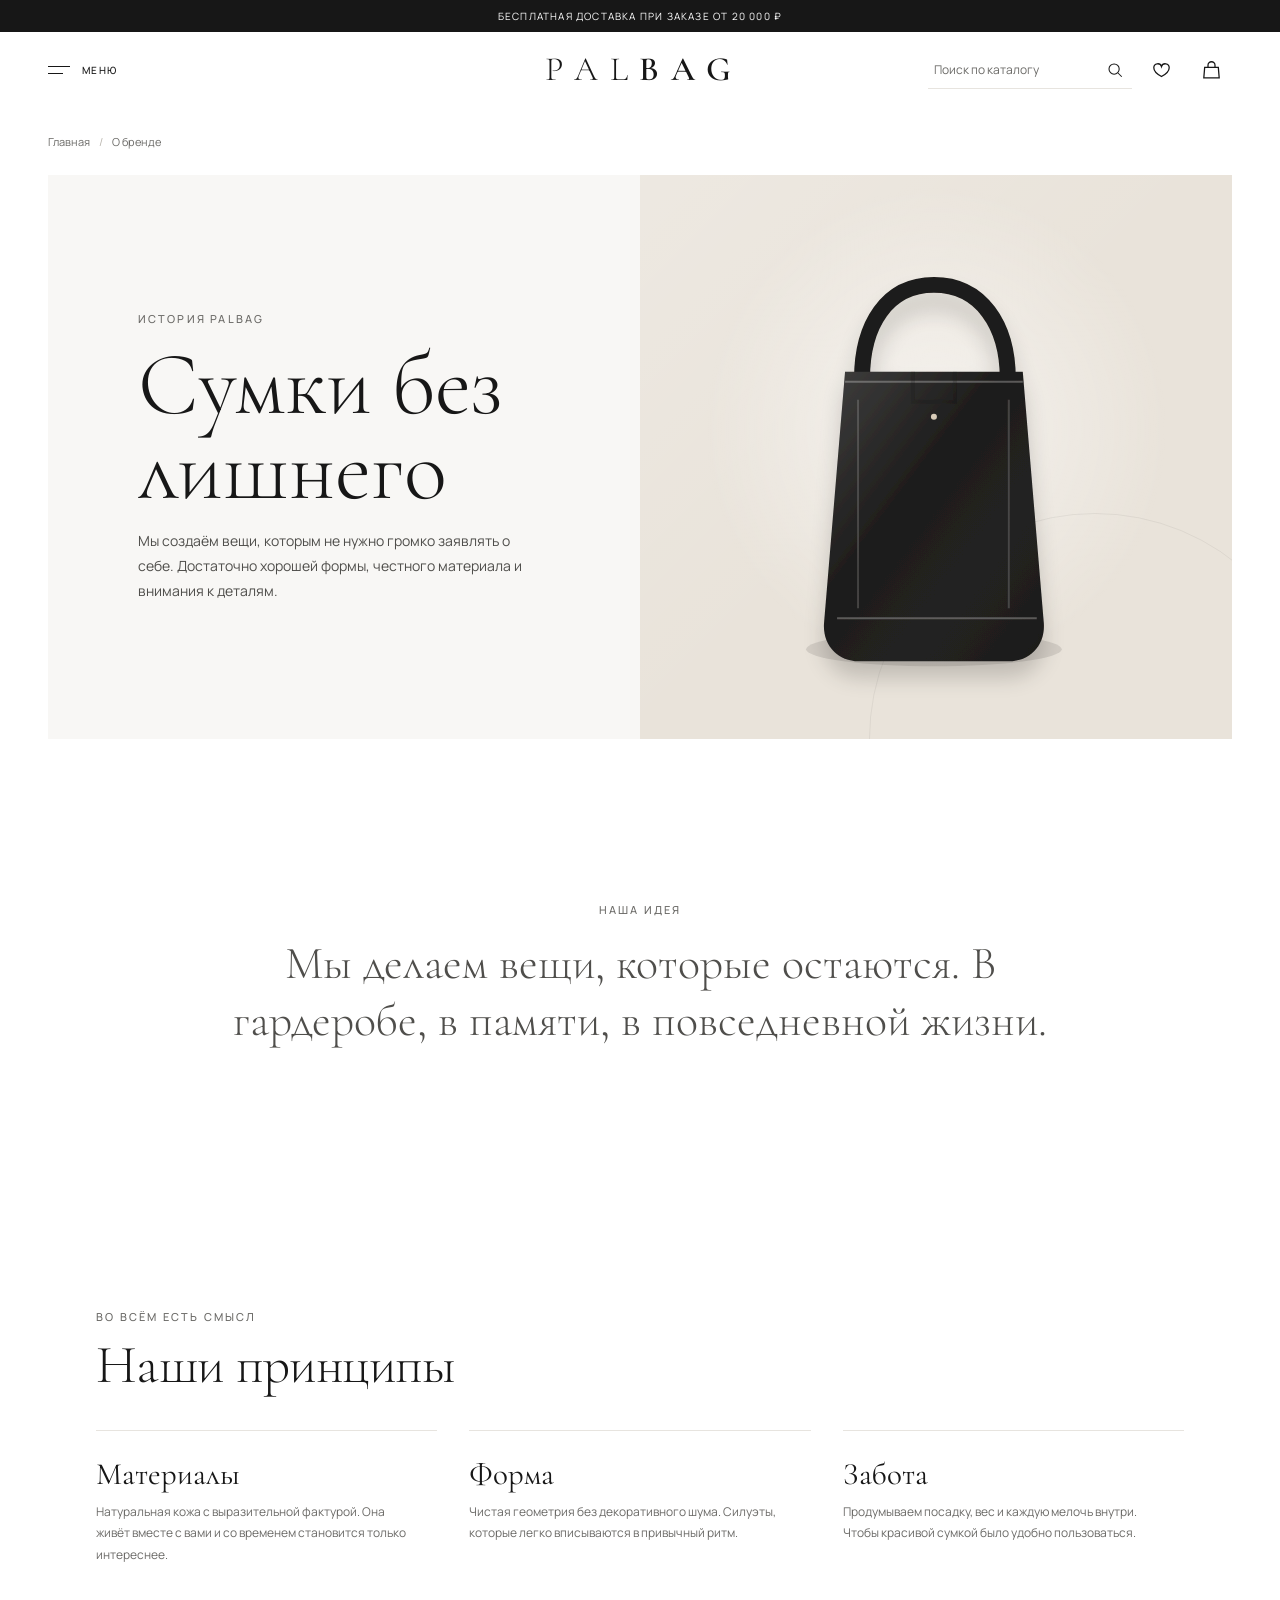
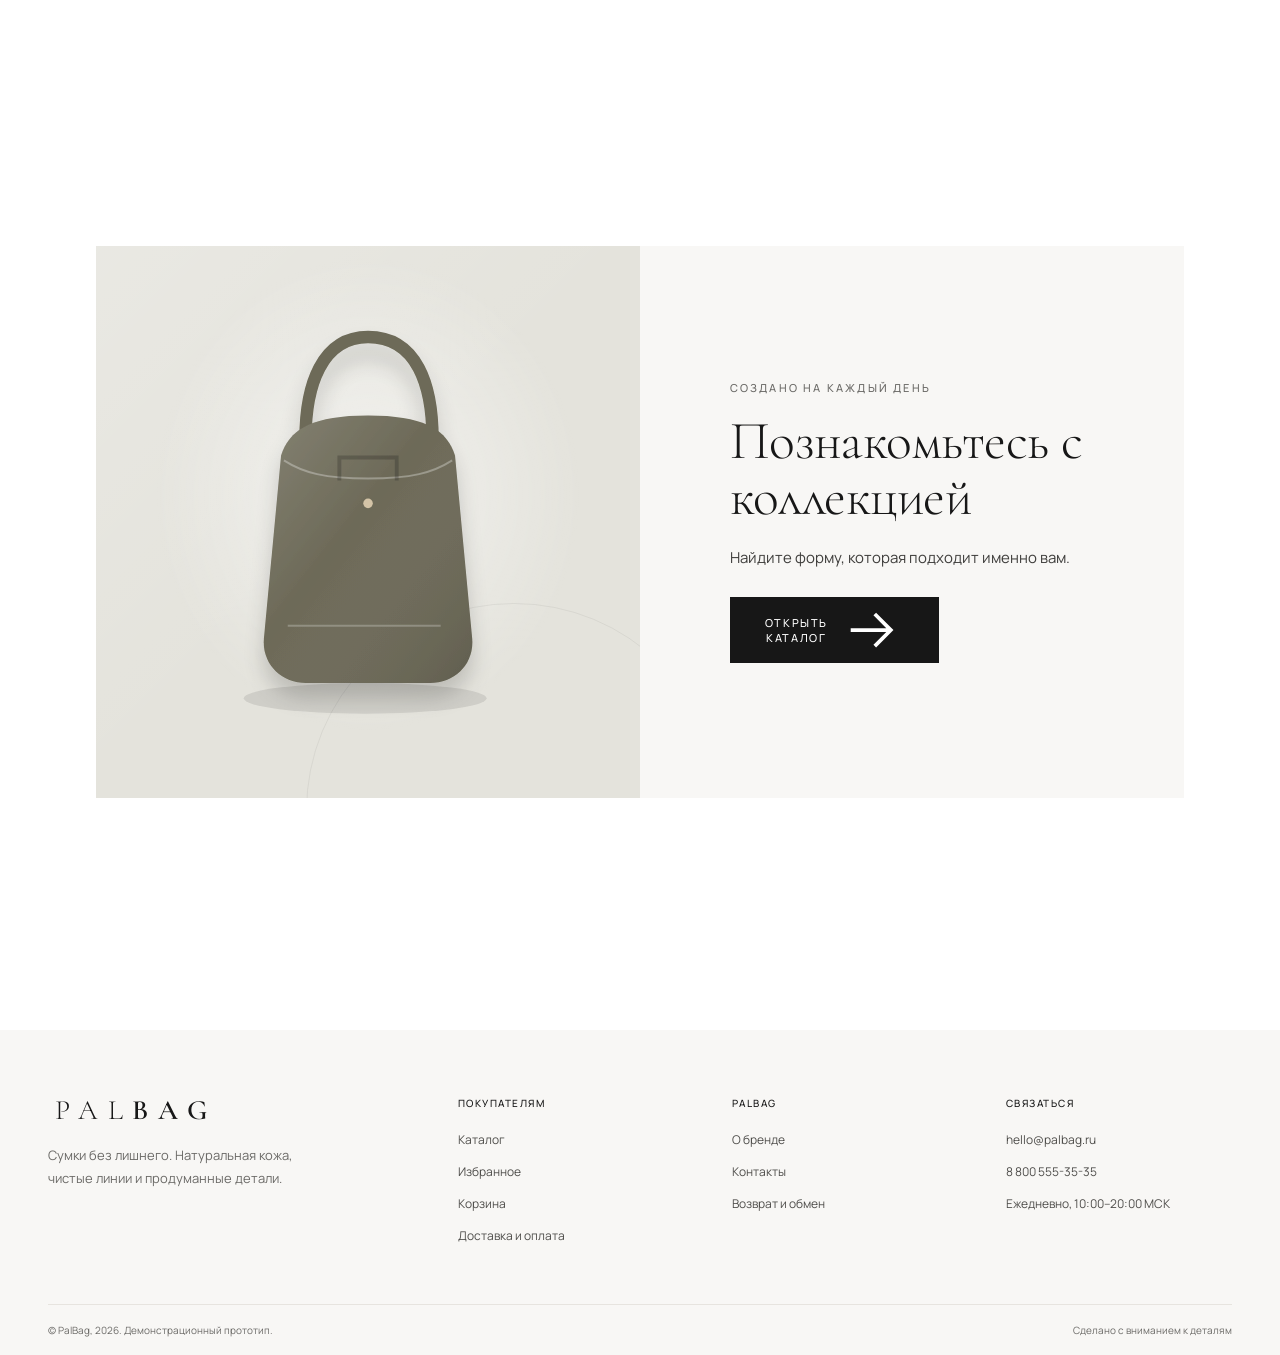
==== about.html @ a99d56c4 "Initial commit - PalBag website" ====
<!doctype html>
<html lang="ru">
  <head>
    <meta charset="utf-8">
    <meta name="viewport" content="width=device-width, initial-scale=1">
    <meta name="theme-color" content="#ffffff">
    <meta name="description" content="История и принципы бренда PalBag.">
    <title>О бренде — PalBag</title>
    <link rel="preconnect" href="https://fonts.googleapis.com">
    <link rel="preconnect" href="https://fonts.gstatic.com" crossorigin>
    <link href="https://fonts.googleapis.com/css2?family=Cormorant+Garamond:wght@300;400;500;600&family=Manrope:wght@300;400;500;600&display=swap" rel="stylesheet">
    <link rel="stylesheet" href="css/site.css">
    <script defer src="js/products.js"></script>
    <script defer src="js/app.js"></script>
  </head>
  <body data-page="about">
    <header id="site-header"></header>
    <main id="main-content"></main>
    <footer id="site-footer"></footer>
    <div id="overlay-root"></div>
    <div id="toast" class="toast" role="status" aria-live="polite"></div>
  </body>
</html>
---- css/site.css ----
:root {
  color-scheme: light;
  --ink: #171717;
  --mute: #6b6a67;
  --line: #e7e4df;
  --milk: #f8f7f5;
  --field: #8f8b84;
  --success: #3f7d58;
  --error: #a3352b;
  --serif: "Cormorant Garamond", "Times New Roman", serif;
  --sans: "Manrope", system-ui, -apple-system, sans-serif;
  --wrap: 1344px;
  --gutter: 48px;
  --ease: cubic-bezier(.22, .61, .36, 1);
}

* { box-sizing: border-box; }
html { scroll-behavior: smooth; }
body {
  margin: 0;
  color: var(--ink);
  background: #fff;
  font-family: var(--sans);
  font-size: 14px;
  -webkit-font-smoothing: antialiased;
}
body.is-locked { overflow: hidden; }
img, svg { display: block; }
button, input, select, textarea { font: inherit; }
button, a, select { -webkit-tap-highlight-color: transparent; }
button { color: inherit; }
a { color: inherit; text-decoration: none; }
button:focus-visible, a:focus-visible, input:focus-visible, select:focus-visible, textarea:focus-visible {
  outline: 2px solid var(--ink);
  outline-offset: 4px;
}
::selection { color: #fff; background: var(--ink); }

.wrap { width: min(100% - var(--gutter) * 2, var(--wrap)); margin-inline: auto; }
.eyebrow {
  color: var(--mute);
  font-size: 11px;
  font-weight: 500;
  letter-spacing: .2em;
  line-height: 1.5;
  text-transform: uppercase;
}
.serif { font-family: var(--serif); font-weight: 300; }
.display {
  margin: 0;
  font-family: var(--serif);
  font-size: clamp(56px, 7vw, 96px);
  font-weight: 300;
  letter-spacing: -.015em;
  line-height: .96;
}
.page-title {
  margin: 0;
  font-family: var(--serif);
  font-size: clamp(48px, 6vw, 80px);
  font-weight: 300;
  letter-spacing: -.012em;
  line-height: .98;
}
.section-title {
  margin: 0;
  font-family: var(--serif);
  font-size: clamp(38px, 4.2vw, 56px);
  font-weight: 300;
  letter-spacing: -.01em;
  line-height: 1.05;
}
.lead { max-width: 580px; color: #3f3e3c; font-size: 15px; line-height: 1.8; }
.muted { color: var(--mute); }
.section { padding-block: 160px; }
.section--compact { padding-block: 96px; }
.section-head { display: flex; align-items: end; justify-content: space-between; gap: 24px; margin-bottom: 36px; }
.section-head__copy { display: grid; gap: 12px; }
.text-link {
  display: inline-flex;
  align-items: center;
  gap: 10px;
  width: fit-content;
  padding-bottom: 5px;
  border-bottom: 1px solid currentColor;
  font-size: 11px;
  font-weight: 500;
  letter-spacing: .14em;
  text-transform: uppercase;
  transition: opacity .4s ease;
}
.text-link:hover { opacity: .58; }
.text-link svg { width: 15px; height: 15px; }
.button svg, .text-link svg, .newsletter-form button svg { fill: none; stroke: currentColor; stroke-width: 1.4; }

.button {
  display: inline-flex;
  min-height: 54px;
  align-items: center;
  justify-content: center;
  gap: 12px;
  padding: 0 34px;
  border: 1px solid var(--ink);
  background: var(--ink);
  color: #fff;
  cursor: pointer;
  font-size: 11px;
  font-weight: 500;
  letter-spacing: .15em;
  text-align: center;
  text-transform: uppercase;
  transition: color .45s ease, background .45s ease, border-color .45s ease;
}
.button:hover { background: #fff; color: var(--ink); }
.button:disabled { cursor: not-allowed; opacity: .5; }
.button--light { border-color: #fff; background: #fff; color: var(--ink); }
.button--light:hover { background: transparent; color: #fff; }
.button--outline { background: transparent; color: var(--ink); }
.button--outline:hover { background: var(--ink); color: #fff; }
.button--small { min-height: 44px; padding-inline: 20px; font-size: 10px; }
.icon-button {
  position: relative;
  display: inline-grid;
  width: 42px;
  height: 42px;
  flex: 0 0 auto;
  place-items: center;
  padding: 0;
  border: 0;
  background: transparent;
  cursor: pointer;
}
.icon-button svg { width: 21px; height: 21px; fill: none; stroke: currentColor; stroke-width: 1.45; }
.icon-button:hover { opacity: .58; }
.icon-button.is-active svg { fill: var(--ink); }
.icon-button.is-active svg path, .icon-button.is-active svg circle { stroke: var(--ink); }
.count-badge {
  position: absolute;
  top: 2px;
  right: 0;
  display: grid;
  min-width: 17px;
  height: 17px;
  place-items: center;
  padding-inline: 4px;
  border-radius: 50%;
  background: var(--ink);
  color: #fff;
  font-size: 9px;
  line-height: 1;
}
.count-badge[hidden] { display: none; }

/* Shared header, menu and footer */
.announcement {
  display: flex;
  min-height: 32px;
  align-items: center;
  justify-content: center;
  padding: 6px 16px;
  background: var(--ink);
  color: #fff;
  font-size: 10px;
  letter-spacing: .12em;
  text-align: center;
  text-transform: uppercase;
}
.site-header { position: sticky; z-index: 20; top: 0; background: #fff; transition: box-shadow .4s ease; }
.site-header.is-scrolled { box-shadow: 0 1px 0 var(--line); }
.header-main {
  display: grid;
  width: min(100% - var(--gutter) * 2, var(--wrap));
  min-height: 76px;
  grid-template-columns: 1fr auto 1fr;
  align-items: center;
  margin-inline: auto;
  transition: min-height .4s ease;
}
.site-header.is-scrolled .header-main { min-height: 62px; }
.header-left, .header-actions { display: flex; align-items: center; gap: 8px; }
.header-left { justify-self: start; }
.header-actions { justify-self: end; }
.brand {
  display: inline-flex;
  align-items: baseline;
  padding-left: .24em;
  font-family: var(--serif);
  font-size: 34px;
  font-weight: 300;
  letter-spacing: .34em;
  line-height: 1;
  white-space: nowrap;
}
.brand strong { font-weight: 600; }
.brand--small { font-size: 28px; }
.menu-trigger { display: flex; gap: 12px; align-items: center; padding: 10px 0; border: 0; background: transparent; cursor: pointer; }
.menu-trigger__lines { display: grid; gap: 6px; width: 22px; }
.menu-trigger__lines span { height: 1px; background: currentColor; transition: transform .45s var(--ease), width .45s var(--ease); }
.menu-trigger__lines span:last-child { width: 15px; }
.menu-trigger[aria-expanded="true"] .menu-trigger__lines span:first-child { transform: translateY(3.5px) rotate(45deg); }
.menu-trigger[aria-expanded="true"] .menu-trigger__lines span:last-child { width: 22px; transform: translateY(-3.5px) rotate(-45deg); }
.menu-trigger__label { font-size: 10px; font-weight: 500; letter-spacing: .14em; text-transform: uppercase; }
.header-search { position: relative; }
.search-field { display: flex; align-items: center; border-bottom: 1px solid var(--line); }
.search-field input { width: 170px; height: 36px; padding: 0 6px; border: 0; background: transparent; outline: 0; font-size: 12px; }
.search-field input::placeholder { color: var(--mute); }
.search-field button { display: grid; width: 34px; height: 34px; place-items: center; border: 0; background: transparent; cursor: pointer; }
.search-field svg { width: 18px; height: 18px; fill: none; stroke: currentColor; stroke-width: 1.4; }
.header-desktop-search { display: block; }
.header-mobile-search { display: none; }
.header-menu {
  position: fixed;
  z-index: 22;
  inset: 0;
  display: grid;
  grid-template-columns: minmax(320px, .85fr) 1.15fr;
  visibility: hidden;
  background: #fff;
  opacity: 0;
  transition: opacity .55s ease, visibility .55s;
}
.header-menu.is-open { visibility: visible; opacity: 1; }
.menu-main { display: flex; flex-direction: column; justify-content: center; padding: 70px max(56px, calc((100vw - var(--wrap)) / 2)); }
.menu-close { position: absolute; top: 28px; left: max(42px, calc((100vw - var(--wrap)) / 2)); }
.menu-links { display: grid; gap: 8px; margin-top: 40px; }
.menu-links a {
  width: fit-content;
  font-family: var(--serif);
  font-size: clamp(38px, 5vw, 64px);
  font-weight: 300;
  line-height: 1.05;
  opacity: 0;
  transform: translateY(18px);
  transition: opacity .4s ease, transform .55s var(--ease);
}
.header-menu.is-open .menu-links a { opacity: 1; transform: none; }
.header-menu.is-open .menu-links a:nth-child(2) { transition-delay: .06s; }
.header-menu.is-open .menu-links a:nth-child(3) { transition-delay: .12s; }
.header-menu.is-open .menu-links a:nth-child(4) { transition-delay: .18s; }
.header-menu.is-open .menu-links a:nth-child(5) { transition-delay: .24s; }
.menu-links a:hover { color: var(--mute); }
.menu-aside { position: relative; display: flex; align-items: end; padding: 64px; overflow: hidden; background: #e9e3da; }
.menu-aside__art { position: absolute; inset: 0; display: grid; place-items: center; }
.menu-aside__art .bag-art { width: 75%; height: 90%; }
.menu-aside__copy { position: relative; z-index: 1; max-width: 320px; }
.menu-aside__copy p { margin: 10px 0 20px; font-family: var(--serif); font-size: 34px; line-height: 1.1; }
.footer { margin-top: 72px; background: var(--milk); }
.footer-top { display: grid; grid-template-columns: 1.6fr repeat(3, 1fr); gap: 48px; padding-block: 66px 58px; }
.footer-brand p { max-width: 260px; margin: 20px 0 0; color: var(--mute); font-size: 13px; line-height: 1.75; }
.footer-column { display: flex; flex-direction: column; align-items: start; gap: 13px; }
.footer-column h2 { margin: 0 0 7px; font-size: 10px; font-weight: 500; letter-spacing: .15em; text-transform: uppercase; }
.footer-column a, .footer-column span { color: #4f4e4b; font-size: 12px; line-height: 1.6; transition: color .3s ease; }
.footer-column a:hover { color: var(--ink); }
.footer-bottom { display: flex; justify-content: space-between; gap: 20px; padding-block: 18px; border-top: 1px solid var(--line); color: var(--mute); font-size: 10px; }

/* Product artwork and cards */
.bag-art { width: 100%; height: 100%; color: var(--bag-color, #1c1b1a); }
.bag-art use { width: 100%; height: 100%; }
.bag-scene { position: relative; display: grid; min-width: 0; place-items: center; overflow: hidden; background: var(--bag-bg, #efebe5); }
.bag-scene::before, .bag-scene::after { position: absolute; content: ""; pointer-events: none; }
.bag-scene::before {
  inset: 0;
  background: radial-gradient(ellipse at 50% 45%, rgba(255,255,255,.55), transparent 55%), linear-gradient(135deg, rgba(255,255,255,.2), transparent 50%);
}
.bag-scene::after {
  right: -15%;
  bottom: -40%;
  width: 76%;
  aspect-ratio: 1;
  border: 1px solid rgba(23,23,23,.06);
  border-radius: 50%;
}
.bag-scene .bag-art { position: relative; z-index: 1; width: 82%; height: 90%; transition: opacity .7s ease, transform .8s var(--ease); }
.bag-scene:hover .bag-art { transform: translateY(-3px); }
.product-card { min-width: 0; }
.product-card__visual { position: relative; display: block; aspect-ratio: 4 / 5; overflow: hidden; background: var(--bag-bg, var(--milk)); }
.product-card__visual .bag-scene { width: 100%; height: 100%; }
.product-card__visual .bag-art { width: 86%; height: 92%; }
.product-card__badge { position: absolute; z-index: 2; top: 16px; left: 16px; padding: 8px 10px; background: rgba(255,255,255,.78); font-size: 9px; letter-spacing: .12em; text-transform: uppercase; }
.product-card__favorite { position: absolute; z-index: 2; top: 10px; right: 10px; background: rgba(255,255,255,.82); }
.product-card__info { display: grid; grid-template-columns: 1fr auto; gap: 8px 12px; padding-top: 15px; }
.product-card__name { width: fit-content; font-size: 13px; font-weight: 400; }
.product-card__name:hover { text-decoration: underline; text-underline-offset: 4px; }
.product-card__price { white-space: nowrap; font-size: 13px; }
.product-card__meta { display: flex; align-items: center; gap: 8px; }
.product-card__swatches { display: flex; align-items: center; gap: 6px; }
.swatch {
  display: inline-block;
  width: 13px;
  height: 13px;
  flex: 0 0 auto;
  padding: 0;
  border: 1px solid rgba(23,23,23,.18);
  border-radius: 50%;
  background: var(--swatch);
}
.swatch--large { width: 27px; height: 27px; cursor: pointer; }
.swatch--selected { outline: 1px solid var(--ink); outline-offset: 3px; }
.product-card__note { grid-column: 1 / -1; color: var(--mute); font-size: 11px; }
.product-grid { display: grid; grid-template-columns: repeat(4, minmax(0, 1fr)); gap: 46px 24px; }
.category-grid { display: grid; grid-template-columns: repeat(4, minmax(0, 1fr)); gap: 16px; }
.category-tile { position: relative; display: block; aspect-ratio: 4 / 5; overflow: hidden; background: var(--tile-bg, #efebe5); }
.category-tile .bag-art { position: absolute; inset: 5% 7%; width: 86%; height: 90%; transition: transform .8s var(--ease); }
.category-tile:hover .bag-art { transform: translateY(-5px); }
.category-tile__label { position: absolute; z-index: 1; right: 18px; bottom: 17px; left: 18px; display: flex; align-items: center; justify-content: space-between; font-family: var(--serif); font-size: 27px; }
.category-tile__label span:last-child { font-family: var(--sans); font-size: 12px; }
.sale-price { color: var(--mute); font-size: 11px; text-decoration: line-through; }

/* Home page */
.hero { position: relative; width: min(100% - var(--gutter) * 2, var(--wrap)); margin: 0 auto; overflow: hidden; background: var(--milk); }
.hero-track { position: relative; height: min(660px, 55vw); min-height: 520px; }
.hero-slide { position: absolute; inset: 0; display: grid; min-height: 0; grid-template-columns: .78fr 1.22fr; opacity: 0; transition: opacity 1.2s ease; }
.hero-slide:first-child { position: relative; }
.hero-slide.is-active { opacity: 1; }
.hero-copy { z-index: 1; display: flex; flex-direction: column; align-items: start; justify-content: center; padding: 70px clamp(36px, 5vw, 78px); }
.hero-copy .display { max-width: 490px; margin-block: 18px 22px; }
.hero-copy .lead { max-width: 360px; margin: 0 0 32px; }
.hero-art { min-height: 100%; }
.hero-art .bag-scene { height: 100%; min-height: 500px; }
.hero-art .bag-scene .bag-art { width: 79%; height: 92%; }
.hero-controls { position: absolute; z-index: 2; right: 46px; bottom: 28px; left: calc(39% + 28px); display: flex; align-items: center; justify-content: space-between; pointer-events: none; }
.hero-arrows, .hero-progress { display: flex; align-items: center; gap: 10px; pointer-events: auto; }
.hero-arrow { display: grid; width: 36px; height: 36px; place-items: center; border: 1px solid rgba(23,23,23,.36); border-radius: 50%; background: transparent; cursor: pointer; transition: background .3s ease,color .3s ease; }
.hero-arrow:hover { background: var(--ink); color: #fff; }
.hero-arrow svg { width: 16px; height: 16px; fill: none; stroke: currentColor; stroke-width: 1.4; }
.hero-progress button { width: 40px; height: 20px; padding: 0; border: 0; background: transparent; cursor: pointer; }
.hero-progress span { display: block; height: 2px; background: #b9b5ad; transition: background .4s ease; }
.hero-progress button[aria-current="true"] span { background: var(--ink); }
.hero-counter { color: var(--mute); font-size: 10px; letter-spacing: .1em; }
.promise-strip { display: grid; grid-template-columns: repeat(4, 1fr); margin-top: 26px; border-block: 1px solid var(--line); }
.promise { display: flex; min-height: 108px; align-items: center; gap: 15px; padding: 20px 24px; border-right: 1px solid var(--line); }
.promise:last-child { border-right: 0; }
.promise svg { width: 22px; height: 22px; flex: 0 0 auto; fill: none; stroke: var(--ink); stroke-width: 1.2; }
.promise strong { display: block; margin-bottom: 5px; font-size: 10px; font-weight: 500; letter-spacing: .12em; text-transform: uppercase; }
.promise span { color: var(--mute); font-size: 11px; line-height: 1.5; }
.story-band { display: grid; grid-template-columns: 1fr 1fr; min-height: 470px; background: var(--milk); }
.story-band__art .bag-scene { height: 100%; min-height: 470px; }
.story-band__copy { display: flex; flex-direction: column; align-items: start; justify-content: center; padding: 60px clamp(34px, 7vw, 108px); }
.story-band__copy .section-title { max-width: 470px; margin-block: 16px 18px; }
.story-band__copy .lead { margin: 0 0 26px; }
.quote-card { min-height: 230px; padding: 28px; border: 1px solid var(--line); }
.reviews-grid { display: grid; grid-template-columns: repeat(3, minmax(0, 1fr)); gap: 16px; }
.quote-card blockquote { max-width: 340px; margin: 22px 0 18px; font-family: var(--serif); font-size: 29px; font-weight: 300; line-height: 1.15; }
.quote-card cite { color: var(--mute); font-size: 11px; font-style: normal; }
.quote-stars { color: #8a5a3c; font-size: 12px; letter-spacing: .16em; }
.newsletter { display: flex; align-items: center; justify-content: space-between; gap: 38px; padding: 52px 60px; background: var(--ink); color: #fff; }
.newsletter h2 { max-width: 430px; margin: 8px 0 0; font-family: var(--serif); font-size: 42px; font-weight: 300; line-height: 1.08; }
.newsletter .eyebrow { color: #c9c6c0; }
.newsletter-form { display: flex; width: min(100%, 430px); border-bottom: 1px solid rgba(255,255,255,.55); }
.newsletter-form input { width: 100%; height: 50px; border: 0; background: transparent; color: #fff; outline: 0; }
.newsletter-form input::placeholder { color: #c9c6c0; }
.newsletter-form button { display: flex; align-items: center; gap: 10px; border: 0; background: transparent; color: #fff; cursor: pointer; font-size: 10px; letter-spacing: .12em; text-transform: uppercase; }
.newsletter-form button svg { width: 15px; height: 15px; fill: none; stroke: currentColor; stroke-width: 1.4; }
.mobile-search-panel { padding: 5px 0 15px; }
.mobile-search-panel .search-field { max-width: var(--wrap); }

/* Catalog, forms and filters */
.breadcrumb { display: flex; flex-wrap: wrap; gap: 9px; align-items: center; margin: 26px 0; color: var(--mute); font-size: 11px; }
.breadcrumb a:hover { color: var(--ink); }
.breadcrumb span[aria-hidden="true"] { color: #b9b5ad; }
.catalog-intro { display: flex; align-items: end; justify-content: space-between; gap: 32px; padding-block: 30px 45px; border-bottom: 1px solid var(--line); }
.catalog-intro__copy { display: grid; gap: 13px; }
.catalog-intro__copy .lead { margin: 0; }
.catalog-layout { display: grid; grid-template-columns: 240px minmax(0, 1fr); gap: 34px; padding-top: 28px; }
.filters { align-self: start; }
.filter-group { padding-block: 19px; border-bottom: 1px solid var(--line); }
.filter-group:first-child { padding-top: 0; }
.filter-group summary { display: flex; align-items: center; justify-content: space-between; cursor: pointer; font-size: 11px; font-weight: 500; letter-spacing: .12em; list-style: none; text-transform: uppercase; }
.filter-group summary::-webkit-details-marker { display: none; }
.filter-group summary::after { content: "+"; color: var(--mute); font-size: 17px; font-weight: 300; }
.filter-group[open] summary::after { content: "−"; }
.filter-options { display: grid; gap: 13px; padding-top: 18px; }
.filter-check { display: flex; align-items: center; gap: 10px; color: #4f4e4b; cursor: pointer; font-size: 12px; }
.filter-check input { width: 15px; height: 15px; accent-color: var(--ink); }
.filter-color-list { display: flex; flex-wrap: wrap; gap: 12px; padding: 4px 2px; }
.filter-color { display: inline-grid; width: 22px; height: 22px; place-items: center; padding: 0; border: 1px solid rgba(23,23,23,.22); border-radius: 50%; background: var(--swatch); cursor: pointer; }
.filter-color[aria-pressed="true"] { outline: 1px solid var(--ink); outline-offset: 3px; }
.price-range { display: grid; grid-template-columns: 1fr 1fr; gap: 8px; }
.price-range label { display: grid; gap: 6px; color: var(--mute); font-size: 10px; }
.price-range input, .field input, .field select, .field textarea {
  width: 100%;
  min-height: 44px;
  padding: 10px 12px;
  border: 1px solid var(--field);
  border-radius: 0;
  background: #fff;
  color: var(--ink);
  font-size: 13px;
}
.price-range input { min-height: 40px; }
.filter-actions { display: flex; gap: 10px; margin-top: 18px; }
.filter-actions .button { flex: 1; }
.catalog-toolbar { display: flex; align-items: center; justify-content: space-between; gap: 14px; margin-bottom: 22px; }
.catalog-count { color: var(--mute); font-size: 11px; }
.catalog-sort { display: flex; align-items: center; gap: 9px; color: var(--mute); font-size: 11px; }
.catalog-sort select { min-height: 36px; padding: 4px 27px 4px 4px; border: 0; background: #fff; color: var(--ink); font-size: 11px; }
.filter-mobile-trigger { display: none; }
.catalog-products { display: grid; grid-template-columns: repeat(3, minmax(0, 1fr)); gap: 38px 20px; }
.empty-state { grid-column: 1 / -1; padding: 75px 24px; background: var(--milk); text-align: center; }
.empty-state h2 { margin: 0 0 12px; font-family: var(--serif); font-size: 38px; font-weight: 300; }
.empty-state p { margin: 0 auto 22px; color: var(--mute); line-height: 1.7; }
.promo-card { display: flex; align-items: center; justify-content: space-between; gap: 32px; margin-top: 40px; padding: 28px 34px; background: var(--milk); }
.promo-card h2 { margin: 5px 0 0; font-family: var(--serif); font-size: 34px; font-weight: 300; }

/* Product detail */
.product-detail { display: grid; grid-template-columns: minmax(0, 1.15fr) minmax(340px, .85fr); gap: clamp(40px, 7vw, 100px); padding-top: 16px; }
.product-gallery { display: grid; min-width: 0; grid-template-columns: repeat(2, minmax(0, 1fr)); align-content: start; gap: 12px; }
.product-gallery__main { min-width: 0; grid-column: 1 / -1; aspect-ratio: 1 / 1; }
.product-gallery__main .bag-art { width: 72%; height: 89%; }
.product-gallery__tile { aspect-ratio: 4 / 5; }
.product-gallery__tile .bag-art { width: 88%; height: 92%; }
.product-info { position: sticky; top: 100px; align-self: start; padding-block: 18px 50px; }
.product-info h1 { margin: 12px 0; font-family: var(--serif); font-size: clamp(46px, 5vw, 64px); font-weight: 300; line-height: .98; }
.product-rating { display: flex; align-items: center; gap: 10px; margin-block: 15px; color: var(--mute); font-size: 11px; }
.product-rating__stars { color: #8a5a3c; letter-spacing: .14em; }
.product-detail__price { display: flex; align-items: baseline; gap: 12px; margin: 22px 0; font-size: 17px; }
.product-detail__price del { color: var(--mute); font-size: 13px; }
.product-description { max-width: 460px; margin: 0 0 24px; color: #4f4e4b; font-size: 13px; line-height: 1.8; }
.product-option { margin-block: 22px; }
.product-option__head { display: flex; justify-content: space-between; gap: 18px; margin-bottom: 14px; font-size: 11px; }
.product-option__head strong { font-weight: 500; }
.product-option__head span { color: var(--mute); }
.product-swatches { display: flex; gap: 12px; padding: 4px; }
.product-actions { display: grid; grid-template-columns: 1fr 52px; gap: 10px; margin-top: 25px; }
.product-actions .button { width: 100%; }
.product-actions .icon-button { width: 52px; height: 54px; border: 1px solid var(--line); }
.product-benefits { display: grid; gap: 13px; margin-top: 25px; padding-top: 20px; border-top: 1px solid var(--line); }
.product-benefits__row { display: flex; align-items: center; gap: 12px; color: #4f4e4b; font-size: 11px; }
.product-benefits__row svg { width: 18px; height: 18px; flex: 0 0 auto; fill: none; stroke: currentColor; stroke-width: 1.3; }
.product-accordion { border-top: 1px solid var(--line); }
.product-accordion:last-child { border-bottom: 1px solid var(--line); }
.product-accordion summary { display: flex; justify-content: space-between; padding-block: 18px; cursor: pointer; font-size: 11px; font-weight: 500; letter-spacing: .1em; list-style: none; text-transform: uppercase; }
.product-accordion summary::-webkit-details-marker { display: none; }
.product-accordion summary::after { content: "+"; font-size: 17px; font-weight: 300; }
.product-accordion[open] summary::after { content: "−"; }
.product-accordion p, .product-accordion ul { margin: 0; padding: 0 0 20px; color: var(--mute); font-size: 12px; line-height: 1.8; }
.product-accordion ul { padding-left: 17px; }
.mobile-buybar { display: none; }

/* Cart and favorites */
.page-heading { display: flex; align-items: end; justify-content: space-between; gap: 25px; padding-block: 30px 38px; border-bottom: 1px solid var(--line); }
.page-heading__copy { display: grid; gap: 10px; }
.page-heading__copy p { margin: 0; color: var(--mute); font-size: 12px; }
.cart-layout { display: grid; grid-template-columns: minmax(0, 1.4fr) minmax(290px, .6fr); gap: 60px; padding-top: 36px; }
.cart-list { border-top: 1px solid var(--line); }
.cart-row { display: grid; grid-template-columns: 128px minmax(0, 1fr) auto; gap: 20px; align-items: center; padding-block: 20px; border-bottom: 1px solid var(--line); }
.cart-row__image { display: block; width: 128px; aspect-ratio: 4 / 5; }
.cart-row__image .bag-art { width: 85%; height: 92%; }
.cart-row__info { display: grid; gap: 8px; align-content: center; }
.cart-row__info a { width: fit-content; font-family: var(--serif); font-size: 25px; }
.cart-row__info span { color: var(--mute); font-size: 11px; }
.cart-row__remove { width: fit-content; padding: 4px 0; border: 0; border-bottom: 1px solid var(--line); background: transparent; color: var(--mute); cursor: pointer; font-size: 10px; }
.cart-row__remove:hover { color: var(--ink); border-color: var(--ink); }
.quantity { display: inline-flex; height: 36px; align-items: center; border: 1px solid var(--line); }
.quantity button { display: grid; width: 34px; height: 34px; place-items: center; border: 0; background: transparent; cursor: pointer; font-size: 17px; }
.quantity span { min-width: 24px; text-align: center; font-size: 12px; }
.cart-row__amount { display: grid; gap: 12px; justify-items: end; font-size: 13px; }
.order-summary { align-self: start; padding: 25px; background: var(--milk); }
.order-summary h2 { margin: 0 0 21px; font-family: var(--serif); font-size: 32px; font-weight: 300; }
.summary-line { display: flex; justify-content: space-between; gap: 18px; margin-block: 13px; color: #4f4e4b; font-size: 12px; }
.summary-line--total { margin-top: 19px; padding-top: 18px; border-top: 1px solid var(--line); color: var(--ink); font-size: 15px; }
.order-summary .button { width: 100%; margin-top: 15px; }
.summary-note { margin: 14px 0 0; color: var(--mute); font-size: 10px; line-height: 1.65; }
.empty-page { display: grid; min-height: 380px; place-items: center; padding: 60px 20px; background: var(--milk); text-align: center; }
.empty-page__inner { max-width: 470px; }
.empty-page__symbol { display: grid; width: 62px; height: 62px; place-items: center; margin: 0 auto 19px; border: 1px solid var(--line); border-radius: 50%; }
.empty-page__symbol svg { width: 26px; height: 26px; fill: none; stroke: var(--ink); stroke-width: 1.2; }
.empty-page h2 { margin: 0 0 9px; font-family: var(--serif); font-size: 42px; font-weight: 300; }
.empty-page p { margin: 0 0 22px; color: var(--mute); font-size: 12px; line-height: 1.7; }
.favorites-grid { padding-top: 30px; }

/* Editorial and information pages */
.editorial-hero { position: relative; display: grid; min-height: 560px; grid-template-columns: 1fr 1fr; overflow: hidden; background: var(--milk); }
.editorial-hero__copy { display: flex; flex-direction: column; align-items: start; justify-content: center; padding: 65px clamp(34px, 7vw, 100px); }
.editorial-hero__copy h1 { max-width: 500px; margin: 16px 0; font-family: var(--serif); font-size: clamp(60px, 7vw, 96px); font-weight: 300; line-height: .94; }
.editorial-hero__copy p { max-width: 400px; margin: 0; color: #4f4e4b; font-size: 14px; line-height: 1.8; }
.editorial-hero__art .bag-scene { height: 100%; min-height: 500px; }
.editorial-hero__art .bag-art { width: 77%; height: 92%; }
.editorial-statement { max-width: 900px; margin-inline: auto; text-align: center; }
.editorial-statement p { margin: 16px auto 0; color: #4f4e4b; font-family: var(--serif); font-size: clamp(30px, 4vw, 46px); font-weight: 300; line-height: 1.25; }
.principles-grid { display: grid; grid-template-columns: repeat(3, 1fr); gap: 0 32px; margin-top: 36px; }
.principle { padding: 24px 0; border-top: 1px solid var(--line); }
.principle h3 { margin: 0 0 8px; font-family: var(--serif); font-size: 31px; font-weight: 400; }
.principle p { max-width: 320px; margin: 0; color: var(--mute); font-size: 12px; line-height: 1.8; }
.info-layout { display: grid; grid-template-columns: minmax(220px, .6fr) minmax(0, 1.4fr); gap: 90px; padding-block: 45px 20px; }
.info-aside { align-self: start; position: sticky; top: 100px; }
.info-aside p { color: var(--mute); font-size: 12px; line-height: 1.7; }
.info-content h2 { margin: 0 0 15px; font-family: var(--serif); font-size: 36px; font-weight: 300; }
.info-content p, .info-content li { color: #4f4e4b; font-size: 13px; line-height: 1.9; }
.info-content p { margin: 0 0 16px; }
.info-content ul { display: grid; gap: 8px; margin: 0 0 40px; padding-left: 19px; }
.delivery-cards { display: grid; grid-template-columns: repeat(3, 1fr); gap: 16px; margin-block: 32px 48px; }
.delivery-card { min-height: 182px; padding: 24px; border: 1px solid var(--line); }
.delivery-card svg { width: 24px; height: 24px; margin-bottom: 20px; fill: none; stroke: var(--ink); stroke-width: 1.2; }
.delivery-card h3 { margin: 0 0 8px; font-size: 12px; font-weight: 500; }
.delivery-card p { margin: 0; color: var(--mute); font-size: 11px; line-height: 1.7; }
.contact-layout { display: grid; grid-template-columns: 1fr 1fr; gap: 70px; padding-block: 46px 20px; }
.contact-list { display: grid; align-content: start; }
.contact-item { padding-block: 20px; border-top: 1px solid var(--line); }
.contact-item:last-child { border-bottom: 1px solid var(--line); }
.contact-item span { display: block; margin-bottom: 9px; color: var(--mute); font-size: 10px; letter-spacing: .16em; text-transform: uppercase; }
.contact-item a, .contact-item strong { font-size: 15px; font-weight: 400; }
.contact-form { display: grid; gap: 18px; padding: 28px; background: var(--milk); }
.contact-form h2 { margin: 0; font-family: var(--serif); font-size: 34px; font-weight: 300; }
.field { display: grid; gap: 7px; }
.field label { font-size: 10px; font-weight: 500; letter-spacing: .1em; text-transform: uppercase; }
.field textarea { min-height: 106px; resize: vertical; }
.form-note { min-height: 18px; margin: -5px 0 0; color: var(--success); font-size: 11px; }

/* Dialogs, drawers and feedback */
.drawer-backdrop, .modal-backdrop { position: fixed; z-index: 39; inset: 0; visibility: hidden; background: rgba(23,23,23,.42); opacity: 0; transition: opacity .45s ease, visibility .45s; }
.drawer-backdrop.is-open, .modal-backdrop.is-open { visibility: visible; opacity: 1; }
.filter-drawer { position: fixed; z-index: 40; top: 0; bottom: 0; left: 0; width: min(430px, 92vw); overflow: auto; padding: 26px; background: #fff; transform: translateX(-102%); transition: transform .6s var(--ease); }
.filter-drawer.is-open { transform: translateX(0); }
.drawer-head { display: flex; align-items: center; justify-content: space-between; margin-bottom: 25px; }
.drawer-head h2 { margin: 0; font-family: var(--serif); font-size: 34px; font-weight: 300; }
.modal-backdrop { z-index: 49; display: grid; place-items: center; padding: 20px; }
.modal {
  position: relative;
  width: min(100%, 540px);
  max-height: min(90vh, 760px);
  overflow: auto;
  padding: 34px;
  background: #fff;
  opacity: 0;
  transform: translateY(16px);
  transition: opacity .5s ease, transform .5s var(--ease);
}
.modal-backdrop.is-open .modal { opacity: 1; transform: translateY(0); }
.modal__close { position: absolute; top: 12px; right: 12px; }
.modal h2 { margin: 0 0 8px; font-family: var(--serif); font-size: 42px; font-weight: 300; }
.modal > p { margin: 0 0 23px; color: var(--mute); font-size: 12px; line-height: 1.7; }
.checkout-form { display: grid; gap: 14px; }
.checkout-form__row { display: grid; grid-template-columns: 1fr 1fr; gap: 12px; }
.checkout-form .button { width: 100%; margin-top: 5px; }
.toast {
  position: fixed;
  z-index: 60;
  right: 24px;
  bottom: 24px;
  display: flex;
  min-width: 260px;
  max-width: min(390px, calc(100vw - 32px));
  align-items: center;
  gap: 14px;
  padding: 14px 18px;
  background: var(--ink);
  color: #fff;
  font-size: 12px;
  line-height: 1.5;
  opacity: 0;
  pointer-events: none;
  transform: translateY(18px);
  transition: opacity .35s ease, transform .4s var(--ease);
}
.toast.is-visible { opacity: 1; transform: translateY(0); }
.toast__icon { display: grid; width: 25px; height: 25px; flex: 0 0 auto; place-items: center; border: 1px solid rgba(255,255,255,.55); border-radius: 50%; }
.toast__icon svg { width: 13px; height: 13px; fill: none; stroke: currentColor; stroke-width: 1.5; }
.reveal { opacity: 0; transform: translateY(24px); transition: opacity .8s ease, transform .8s var(--ease); }
.reveal.is-visible { opacity: 1; transform: none; }

@media (max-width: 1100px) {
  :root { --gutter: 32px; }
  .section { padding-block: 96px; }
  .section--compact { padding-block: 72px; }
  .header-desktop-search { display: none; }
  .header-mobile-search { display: inline-grid; }
  .catalog-products { grid-template-columns: repeat(2, minmax(0, 1fr)); }
  .product-grid { grid-template-columns: repeat(3, minmax(0, 1fr)); }
  .catalog-layout { grid-template-columns: 210px minmax(0, 1fr); gap: 24px; }
  .product-detail { gap: 38px; }
  .footer-top { grid-template-columns: 1.3fr repeat(3, 1fr); gap: 28px; }
  .hero-slide { min-height: 540px; }
}

@media (max-width: 767px) {
  :root { --gutter: 20px; }
  html { scroll-padding-top: 70px; }
  body { font-size: 14px; }
  .wrap { width: calc(100% - 40px); }
  .section { padding-block: 72px; }
  .section--compact { padding-block: 48px; }
  .display { font-size: clamp(49px, 13vw, 68px); }
  .page-title { font-size: clamp(48px, 13vw, 64px); }
  .section-title { font-size: 38px; }
  .lead { font-size: 14px; }
  .section-head { align-items: start; flex-direction: column; margin-bottom: 23px; }
  .section-head .text-link { margin-top: 7px; font-size: 9px; }
  .button { min-height: 52px; padding-inline: 22px; font-size: 10px; }
  .announcement { min-height: 30px; font-size: 9px; }
  .header-main { width: calc(100% - 32px); min-height: 62px; grid-template-columns: 1fr auto 1fr; }
  .site-header.is-scrolled .header-main { min-height: 58px; }
  .header-left, .header-actions { gap: 0; }
  .header-left .menu-trigger__label { display: none; }
  .menu-trigger { min-width: 40px; }
  .brand { font-size: 26px; letter-spacing: .27em; }
  .header-actions .icon-button { width: 38px; height: 40px; }
  .header-actions .icon-button svg { width: 19px; height: 19px; }
  .header-actions .desktop-only { display: none; }
  .header-menu { grid-template-columns: 1fr; overflow-y: auto; }
  .menu-main { min-height: 100%; justify-content: center; padding: 90px 28px 48px; }
  .menu-close { top: 16px; left: 14px; }
  .menu-links { gap: 6px; margin-top: 25px; }
  .menu-links a { font-size: 46px; }
  .menu-aside { display: none; }
  .footer { margin-top: 48px; }
  .footer-top { grid-template-columns: 1fr 1fr; gap: 35px 20px; padding-block: 45px 34px; }
  .footer-brand { grid-column: 1 / -1; }
  .footer-brand p { margin-top: 12px; }
  .footer-bottom { flex-direction: column; gap: 8px; font-size: 9px; }
  .hero { width: 100%; }
  .hero-track { height: auto; min-height: 0; aspect-ratio: 390 / 700; }
  .hero-slide { position: absolute; inset: 0; height: 100%; min-height: 0; grid-template-columns: 1fr; grid-template-rows: 1.12fr .88fr; }
  .hero-slide:first-child { position: relative; }
  .hero-art { grid-row: 1; min-height: 0; }
  .hero-art .bag-scene { min-height: 0; height: 100%; }
  .hero-art .bag-scene .bag-art { width: 69%; height: 95%; }
  .hero-copy { grid-row: 2; justify-content: start; padding: 25px 24px 68px; }
  .hero-copy .display { max-width: 360px; margin-block: 9px 10px; font-size: clamp(39px, 10.5vw, 52px); }
  .hero-copy .lead { max-width: 350px; margin-bottom: 16px; font-size: 12px; }
  .hero-copy .eyebrow { font-size: 9px; }
  .hero-copy .button { min-height: 44px; }
  .hero-controls { right: 20px; bottom: 18px; left: 20px; }
  .hero-arrow { width: 32px; height: 32px; }
  .hero-progress button { width: 26px; }
  .hero-counter { font-size: 9px; }
  .promise-strip { grid-template-columns: 1fr 1fr; margin-top: 16px; }
  .promise { min-height: 83px; gap: 10px; padding: 13px 10px; border-bottom: 1px solid var(--line); }
  .promise:nth-child(2) { border-right: 0; }
  .promise:nth-child(n+3) { border-bottom: 0; }
  .promise svg { width: 18px; height: 18px; }
  .promise strong { font-size: 8px; }
  .promise span { font-size: 9px; }
  .category-grid { grid-template-columns: 1fr 1fr; gap: 10px; }
  .category-tile__label { right: 10px; bottom: 12px; left: 10px; font-size: 22px; }
  .category-tile__label span:last-child { font-size: 10px; }
  .product-grid { grid-template-columns: 1fr 1fr; gap: 28px 12px; }
  .product-card__visual { aspect-ratio: 4 / 5; }
  .product-card__badge { top: 8px; left: 8px; padding: 6px; font-size: 7px; }
  .product-card__favorite { top: 4px; right: 4px; width: 34px; height: 34px; }
  .product-card__favorite svg { width: 18px; height: 18px; }
  .product-card__info { gap: 7px 4px; padding-top: 10px; }
  .product-card__name, .product-card__price { font-size: 11px; }
  .product-card__meta { gap: 5px; }
  .swatch { width: 11px; height: 11px; }
  .product-card__note { font-size: 9px; }
  .story-band { grid-template-columns: minmax(0, 1fr); overflow: hidden; }
  .story-band__copy { min-width: 0; }
  .story-band__art { order: 0; }
  .story-band__art .bag-scene { min-height: 320px; height: 320px; }
  .story-band__art .bag-art { width: 64%; height: 95%; }
  .story-band__copy { padding: 34px 25px 40px; }
  .story-band__copy .section-title { font-size: 38px; }
  .story-band__copy .lead { font-size: 13px; }
  .quote-card { min-height: 190px; padding: 22px; }
  .reviews-grid { grid-template-columns: 1fr; }
  .quote-card blockquote { font-size: 26px; }
  .newsletter { align-items: start; flex-direction: column; gap: 24px; padding: 34px 24px; }
  .newsletter h2 { font-size: 36px; }
  .newsletter-form { width: 100%; }
  .catalog-intro { align-items: start; flex-direction: column; gap: 17px; padding-block: 22px 26px; }
  .catalog-intro__copy .lead { font-size: 12px; }
  .breadcrumb { margin: 19px 0; font-size: 10px; }
  .catalog-layout { display: block; padding-top: 20px; }
  .catalog-layout > .filters { display: none; }
  .catalog-layout.is-filter-open > .filters { display: block; }
  .catalog-products { gap: 26px 12px; }
  .catalog-toolbar { margin-bottom: 15px; }
  .catalog-count { font-size: 10px; }
  .catalog-sort { gap: 4px; font-size: 9px; }
  .catalog-sort select { max-width: 140px; min-height: 32px; font-size: 10px; }
  .filter-mobile-trigger { display: inline-flex; min-height: 34px; align-items: center; gap: 7px; padding: 0 10px; border: 1px solid var(--line); background: #fff; font-size: 9px; letter-spacing: .08em; text-transform: uppercase; }
  .filter-mobile-trigger svg { width: 15px; height: 15px; fill: none; stroke: currentColor; stroke-width: 1.4; }
  .promo-card { align-items: start; flex-direction: column; gap: 15px; margin-top: 24px; padding: 22px; }
  .promo-card h2 { font-size: 29px; }
  .product-detail { grid-template-columns: 1fr; gap: 18px; padding-top: 0; }
  .product-gallery { margin-inline: -20px; gap: 6px; }
  .product-gallery__main { aspect-ratio: 1 / 1; }
  .product-gallery__tile { aspect-ratio: 1 / 1; }
  .product-gallery__main .bag-art { width: 75%; height: 92%; }
  .product-info { position: static; padding: 16px 0 100px; }
  .product-info h1 { margin: 9px 0; font-size: 48px; }
  .product-rating { margin-block: 10px; }
  .product-detail__price { margin-block: 16px; }
  .product-description { font-size: 12px; }
  .product-actions { grid-template-columns: 1fr 48px; }
  .product-actions .desktop-buy { display: none; }
  .product-actions .icon-button { width: 48px; height: 52px; }
  .mobile-buybar {
    position: fixed;
    z-index: 18;
    right: 0;
    bottom: 0;
    left: 0;
    display: flex;
    align-items: center;
    justify-content: space-between;
    gap: 12px;
    padding: 11px 18px calc(11px + env(safe-area-inset-bottom));
    border-top: 1px solid var(--line);
    background: rgba(255,255,255,.97);
  }
  .mobile-buybar__price { display: grid; gap: 3px; font-size: 12px; }
  .mobile-buybar .button { min-height: 46px; padding-inline: 16px; }
  .page-heading { align-items: start; flex-direction: column; gap: 15px; padding-block: 19px 26px; }
  .page-heading .text-link { font-size: 9px; }
  .cart-layout { grid-template-columns: 1fr; gap: 24px; padding-top: 22px; }
  .cart-row { grid-template-columns: 80px minmax(0, 1fr) auto; gap: 11px; padding-block: 14px; }
  .cart-row__image { width: 80px; }
  .cart-row__info { gap: 5px; }
  .cart-row__info a { font-size: 19px; }
  .cart-row__info span, .cart-row__remove { font-size: 9px; }
  .cart-row__amount { gap: 8px; font-size: 11px; }
  .quantity { height: 30px; }
  .quantity button { width: 27px; height: 28px; }
  .quantity span { min-width: 18px; font-size: 10px; }
  .order-summary { padding: 20px; }
  .order-summary h2 { font-size: 29px; }
  .empty-page { min-height: 320px; }
  .empty-page h2 { font-size: 38px; }
  .editorial-hero { grid-template-columns: 1fr; }
  .editorial-hero__art { grid-row: 1; }
  .editorial-hero__art .bag-scene { min-height: 350px; height: 350px; }
  .editorial-hero__copy { grid-row: 2; padding: 30px 25px 38px; }
  .editorial-hero__copy h1 { margin-block: 10px; font-size: 60px; }
  .editorial-hero__copy p { font-size: 13px; }
  .editorial-statement p { font-size: 32px; }
  .principles-grid { grid-template-columns: 1fr; gap: 0; margin-top: 22px; }
  .principle { padding-block: 19px; }
  .info-layout { grid-template-columns: 1fr; gap: 25px; padding-block: 22px 0; }
  .info-aside { position: static; }
  .info-aside .section-title { font-size: 36px; }
  .info-content h2 { font-size: 30px; }
  .delivery-cards { grid-template-columns: 1fr; gap: 10px; margin-block: 22px 36px; }
  .delivery-card { min-height: 0; padding: 20px; }
  .delivery-card svg { margin-bottom: 12px; }
  .contact-layout { grid-template-columns: 1fr; gap: 28px; padding-block: 20px 0; }
  .contact-form { padding: 21px; }
  .contact-form h2 { font-size: 30px; }
  .checkout-form__row { grid-template-columns: 1fr; gap: 14px; }
  .modal { padding: 28px 22px; }
  .modal h2 { font-size: 36px; }
  .toast { right: 16px; bottom: calc(16px + env(safe-area-inset-bottom)); left: 16px; min-width: 0; max-width: none; }
}

@media (max-width: 380px) {
  .header-main { width: calc(100% - 24px); }
  .brand { font-size: 23px; }
  .catalog-sort { gap: 0; font-size: 0; }
  .catalog-sort select { max-width: 108px; font-size: 10px; }
  .hero-copy { padding-inline: 20px; }
  .hero-controls { right: 16px; left: 16px; }
  .product-card__name, .product-card__price { font-size: 10px; }
  .cart-row { grid-template-columns: 68px minmax(0, 1fr) auto; gap: 8px; }
  .cart-row__image { width: 68px; }
}

@media (prefers-reduced-motion: reduce) {
  *, *::before, *::after { scroll-behavior: auto !important; animation-duration: .01ms !important; animation-iteration-count: 1 !important; transition-duration: .01ms !important; }
  .reveal { opacity: 1; transform: none; }
}
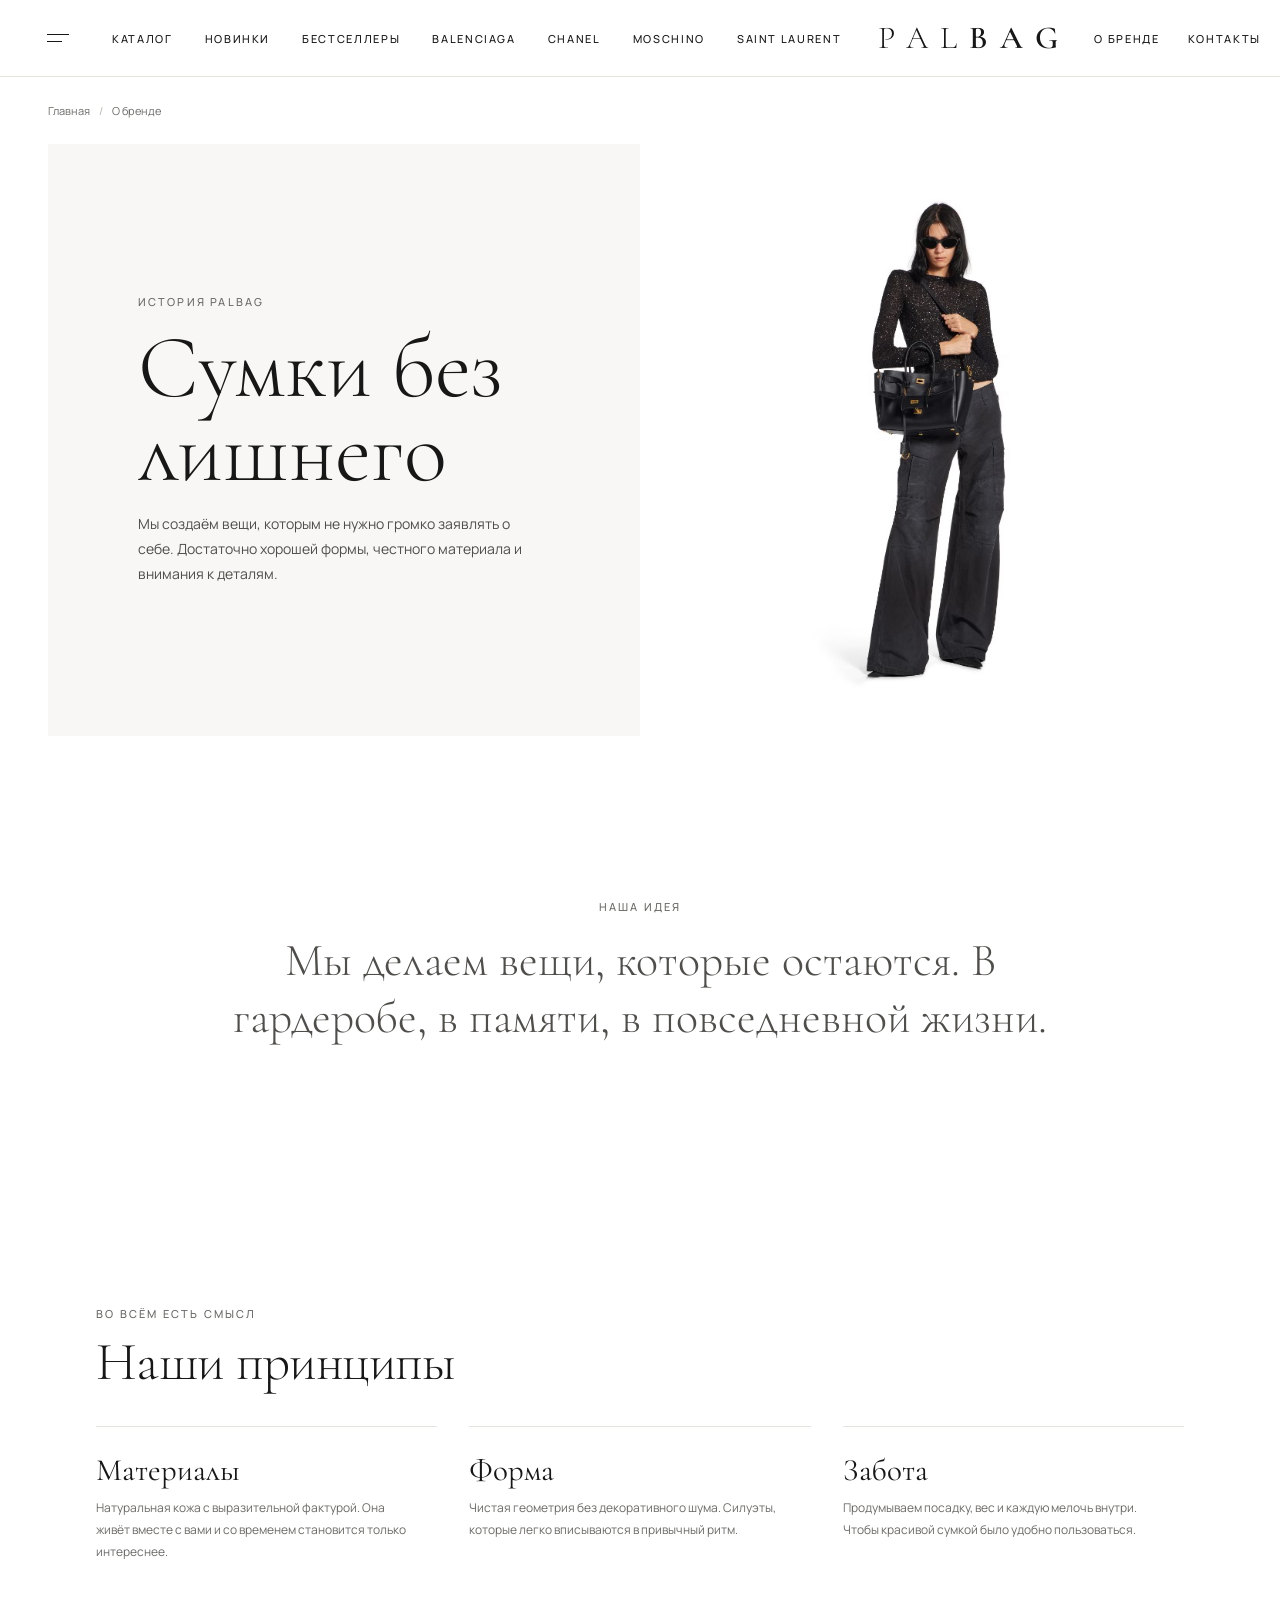
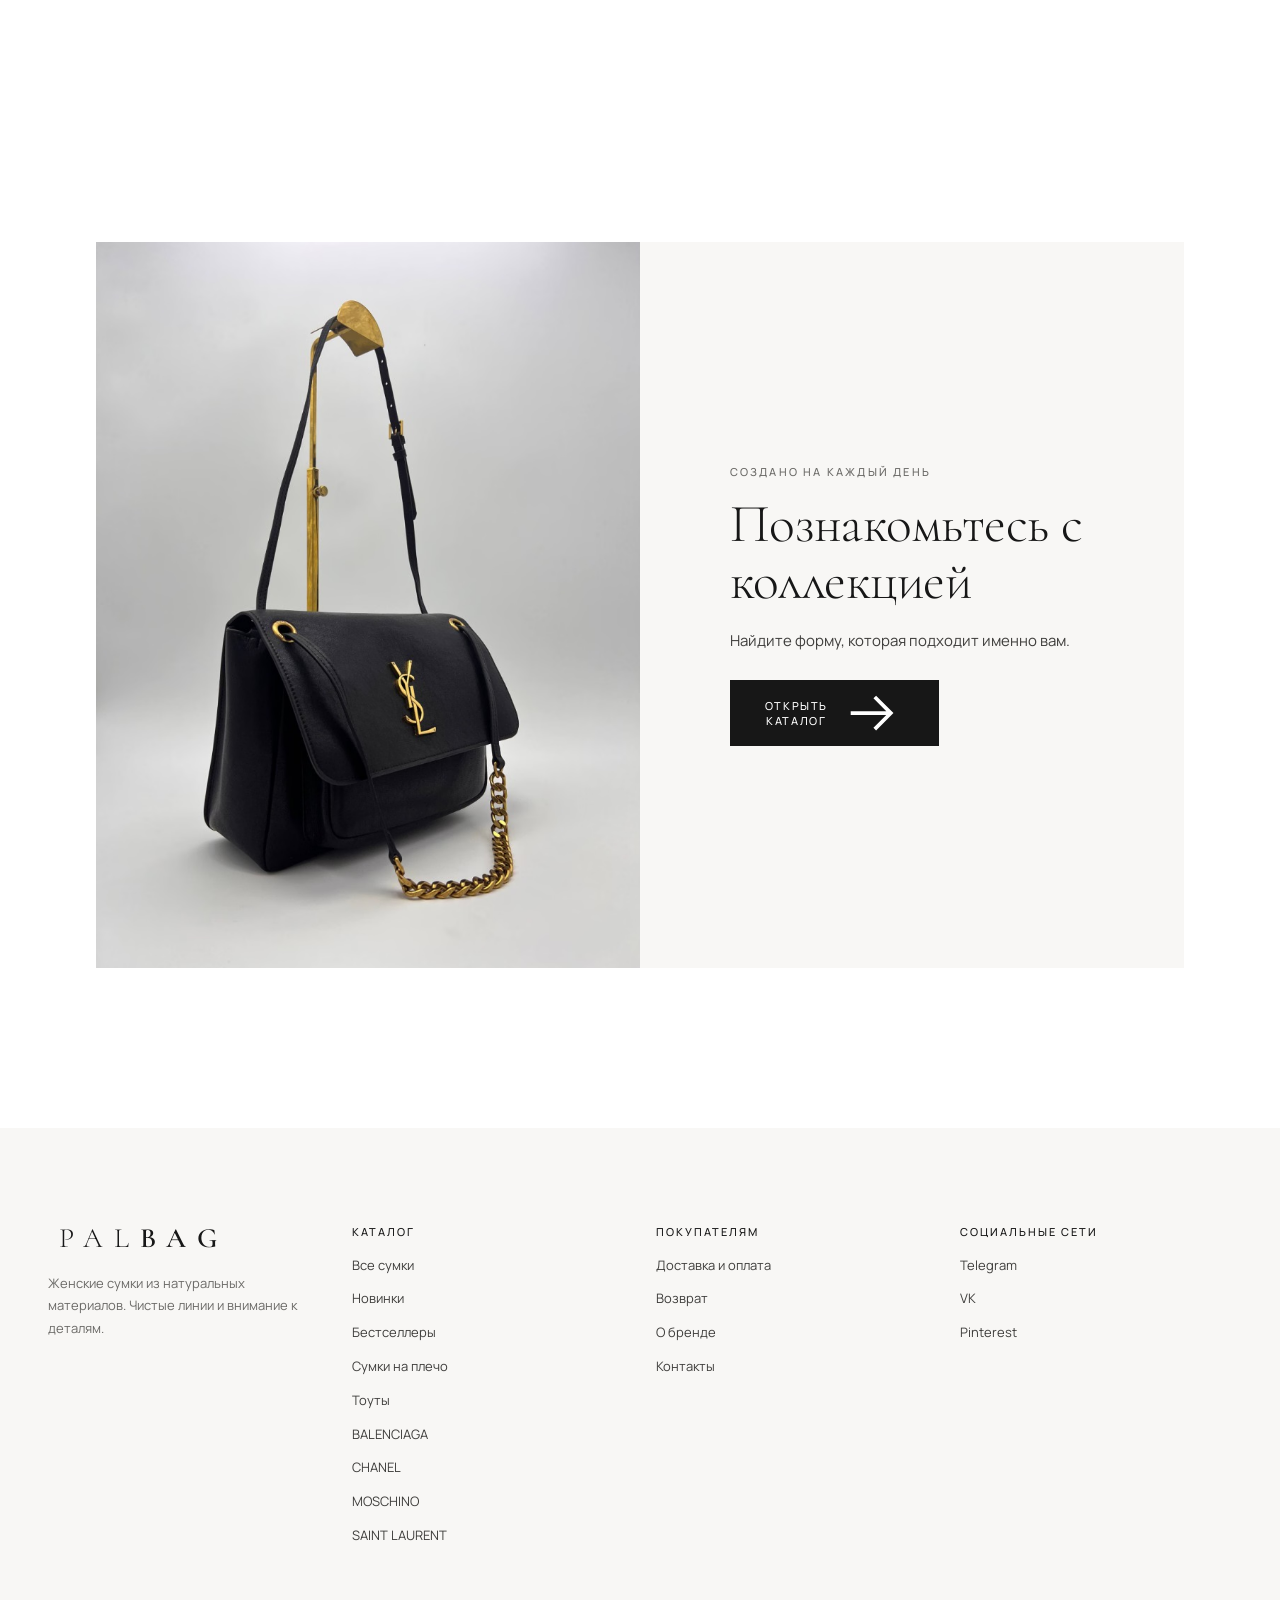
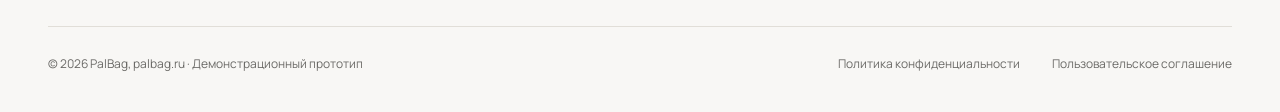
==== commit c513c9ae: "Add product reviews and ratings" ====
--- a/about.html
+++ b/about.html
@@ -4,13 +4,32 @@
     <meta charset="utf-8">
     <meta name="viewport" content="width=device-width, initial-scale=1">
     <meta name="theme-color" content="#ffffff">
-    <meta name="description" content="История и принципы бренда PalBag.">
-    <title>О бренде — PalBag</title>
+
+
     <link rel="preconnect" href="https://fonts.googleapis.com">
     <link rel="preconnect" href="https://fonts.gstatic.com" crossorigin>
     <link href="https://fonts.googleapis.com/css2?family=Cormorant+Garamond:wght@300;400;500;600&family=Manrope:wght@300;400;500;600&display=swap" rel="stylesheet">
+    <!-- PALBAG_SEO_START -->
+    <title>О магазине PALBAG — подход и коллекции</title>
+    <meta name="description" content="PALBAG — каталог сумок с фотографиями и характеристиками моделей. Узнайте о магазине, его коллекциях и доступной информации о товарах.">
+    <meta name="robots" content="index,follow,max-image-preview:large">
+    <link rel="canonical" href="https://swiftdev028.github.io/PalBag/about.html">
+    <meta property="og:type" content="website">
+    <meta property="og:site_name" content="PALBAG">
+    <meta property="og:locale" content="ru_RU">
+    <meta property="og:title" content="О магазине PALBAG — подход и коллекции">
+    <meta property="og:description" content="PALBAG — каталог сумок с фотографиями и характеристиками моделей. Узнайте о магазине, его коллекциях и доступной информации о товарах.">
+    <meta property="og:url" content="https://swiftdev028.github.io/PalBag/about.html">
+    <meta property="og:image" content="https://swiftdev028.github.io/PalBag/assets/balenciaga/lookbook-carry-all-02.jpg">
+    <meta property="og:image:alt" content="О магазине PALBAG — подход и коллекции">
+    <meta name="twitter:card" content="summary_large_image">
+    <meta name="twitter:title" content="О магазине PALBAG — подход и коллекции">
+    <meta name="twitter:description" content="PALBAG — каталог сумок с фотографиями и характеристиками моделей. Узнайте о магазине, его коллекциях и доступной информации о товарах.">
+    <meta name="twitter:image" content="https://swiftdev028.github.io/PalBag/assets/balenciaga/lookbook-carry-all-02.jpg">
+    <!-- PALBAG_SEO_END -->
     <link rel="stylesheet" href="css/site.css">
     <script defer src="js/products.js"></script>
+    <script defer src="js/seo-config.js"></script>
     <script defer src="js/app.js"></script>
   </head>
   <body data-page="about">
--- a/css/site.css
+++ b/css/site.css
@@ -154,52 +154,65 @@
 /* Shared header, menu and footer */
 .announcement {
   display: flex;
-  min-height: 32px;
+  min-height: 36px;
   align-items: center;
   justify-content: center;
   padding: 6px 16px;
   background: var(--ink);
   color: #fff;
-  font-size: 10px;
-  letter-spacing: .12em;
+  font-size: 12px;
+  letter-spacing: .08em;
   text-align: center;
-  text-transform: uppercase;
-}
-.site-header { position: sticky; z-index: 20; top: 0; background: #fff; transition: box-shadow .4s ease; }
+}
+.site-header { position: sticky; z-index: 20; top: 0; border-bottom: 1px solid var(--line); background: #fff; transition: box-shadow .4s ease; }
+.site-header--overlay { position: absolute; top: 36px; right: 0; left: 0; border-bottom: 0; background: transparent; }
 .site-header.is-scrolled { box-shadow: 0 1px 0 var(--line); }
 .header-main {
   display: grid;
-  width: min(100% - var(--gutter) * 2, var(--wrap));
+  width: 100%;
   min-height: 76px;
   grid-template-columns: 1fr auto 1fr;
   align-items: center;
-  margin-inline: auto;
+  gap: 24px;
+  padding: 0 48px;
   transition: min-height .4s ease;
 }
 .site-header.is-scrolled .header-main { min-height: 62px; }
-.header-left, .header-actions { display: flex; align-items: center; gap: 8px; }
+.header-left, .header-actions, .header-right { display: flex; align-items: center; }
+.header-left { gap: 32px; }
 .header-left { justify-self: start; }
-.header-actions { justify-self: end; }
+.header-right { justify-self: end; gap: 22px; }
+.header-actions { gap: 2px; margin-right: -10px; }
+.header-left > a, .header-secondary > a {
+  padding: 6px 0;
+  font-size: 11px;
+  font-weight: 500;
+  letter-spacing: .15em;
+  text-transform: uppercase;
+  white-space: nowrap;
+}
+.header-secondary { display: flex; align-items: center; gap: 28px; }
 .brand {
   display: inline-flex;
   align-items: baseline;
-  padding-left: .24em;
+  justify-self: center;
+  padding-left: .38em;
   font-family: var(--serif);
-  font-size: 34px;
+  font-size: 32px;
   font-weight: 300;
-  letter-spacing: .34em;
+  letter-spacing: .38em;
   line-height: 1;
   white-space: nowrap;
 }
 .brand strong { font-weight: 600; }
 .brand--small { font-size: 28px; }
-.menu-trigger { display: flex; gap: 12px; align-items: center; padding: 10px 0; border: 0; background: transparent; cursor: pointer; }
+.menu-trigger { display: flex; min-width: 44px; height: 44px; align-items: center; justify-content: center; gap: 12px; margin-left: -12px; padding: 0; border: 0; background: transparent; cursor: pointer; }
 .menu-trigger__lines { display: grid; gap: 6px; width: 22px; }
 .menu-trigger__lines span { height: 1px; background: currentColor; transition: transform .45s var(--ease), width .45s var(--ease); }
 .menu-trigger__lines span:last-child { width: 15px; }
 .menu-trigger[aria-expanded="true"] .menu-trigger__lines span:first-child { transform: translateY(3.5px) rotate(45deg); }
 .menu-trigger[aria-expanded="true"] .menu-trigger__lines span:last-child { width: 22px; transform: translateY(-3.5px) rotate(-45deg); }
-.menu-trigger__label { font-size: 10px; font-weight: 500; letter-spacing: .14em; text-transform: uppercase; }
+.menu-trigger__label { display: none; font-size: 10px; font-weight: 500; letter-spacing: .14em; text-transform: uppercase; }
 .header-search { position: relative; }
 .search-field { display: flex; align-items: center; border-bottom: 1px solid var(--line); }
 .search-field input { width: 170px; height: 36px; padding: 0 6px; border: 0; background: transparent; outline: 0; font-size: 12px; }
@@ -207,7 +220,21 @@
 .search-field button { display: grid; width: 34px; height: 34px; place-items: center; border: 0; background: transparent; cursor: pointer; }
 .search-field svg { width: 18px; height: 18px; fill: none; stroke: currentColor; stroke-width: 1.4; }
 .header-desktop-search { display: block; }
-.header-mobile-search { display: none; }
+.header-mobile-search { display: inline-grid; }
+.site-header--overlay .header-main { background: transparent; }
+.site-header--overlay .header-left > a, .site-header--overlay .header-secondary > a { color: var(--ink); }
+.mobile-search-panel {
+  position: absolute;
+  z-index: 2;
+  top: 100%;
+  right: 0;
+  left: 0;
+  padding: 14px 48px;
+  border-bottom: 1px solid var(--line);
+  background: #fff;
+}
+.mobile-search-panel .search-field { width: min(100%, 520px); margin-inline: auto; }
+.mobile-search-panel .search-field input { width: 100%; height: 44px; }
 .header-menu {
   position: fixed;
   z-index: 22;
@@ -238,51 +265,62 @@
 .header-menu.is-open .menu-links a:nth-child(3) { transition-delay: .12s; }
 .header-menu.is-open .menu-links a:nth-child(4) { transition-delay: .18s; }
 .header-menu.is-open .menu-links a:nth-child(5) { transition-delay: .24s; }
+.header-menu.is-open .menu-links a:nth-child(6) { transition-delay: .30s; }
+.header-menu.is-open .menu-links a:nth-child(7) { transition-delay: .36s; }
 .menu-links a:hover { color: var(--mute); }
 .menu-aside { position: relative; display: flex; align-items: end; padding: 64px; overflow: hidden; background: #e9e3da; }
-.menu-aside__art { position: absolute; inset: 0; display: grid; place-items: center; }
-.menu-aside__art .bag-art { width: 75%; height: 90%; }
+.menu-aside__art { position: absolute; inset: 0; }
+.menu-aside__art img { width: 100%; height: 100%; object-fit: cover; object-position: center 42%; }
 .menu-aside__copy { position: relative; z-index: 1; max-width: 320px; }
 .menu-aside__copy p { margin: 10px 0 20px; font-family: var(--serif); font-size: 34px; line-height: 1.1; }
-.footer { margin-top: 72px; background: var(--milk); }
-.footer-top { display: grid; grid-template-columns: 1.6fr repeat(3, 1fr); gap: 48px; padding-block: 66px 58px; }
+.footer { margin-top: 0; padding: 96px 0 40px; background: var(--milk); }
+.footer-top { display: grid; grid-template-columns: repeat(4, minmax(0, 1fr)); gap: 48px 32px; padding-block: 0 80px; }
 .footer-brand p { max-width: 260px; margin: 20px 0 0; color: var(--mute); font-size: 13px; line-height: 1.75; }
 .footer-column { display: flex; flex-direction: column; align-items: start; gap: 13px; }
-.footer-column h2 { margin: 0 0 7px; font-size: 10px; font-weight: 500; letter-spacing: .15em; text-transform: uppercase; }
-.footer-column a, .footer-column span { color: #4f4e4b; font-size: 12px; line-height: 1.6; transition: color .3s ease; }
+.footer-column h2 { margin: 0 0 3px; font-size: 11px; font-weight: 500; letter-spacing: .18em; text-transform: uppercase; }
+.footer-column a, .footer-column span { color: #3f3e3c; font-size: 13px; line-height: 1.6; transition: color .3s ease; }
 .footer-column a:hover { color: var(--ink); }
-.footer-bottom { display: flex; justify-content: space-between; gap: 20px; padding-block: 18px; border-top: 1px solid var(--line); color: var(--mute); font-size: 10px; }
-
-/* Product artwork and cards */
-.bag-art { width: 100%; height: 100%; color: var(--bag-color, #1c1b1a); }
-.bag-art use { width: 100%; height: 100%; }
-.bag-scene { position: relative; display: grid; min-width: 0; place-items: center; overflow: hidden; background: var(--bag-bg, #efebe5); }
-.bag-scene::before, .bag-scene::after { position: absolute; content: ""; pointer-events: none; }
-.bag-scene::before {
-  inset: 0;
-  background: radial-gradient(ellipse at 50% 45%, rgba(255,255,255,.55), transparent 55%), linear-gradient(135deg, rgba(255,255,255,.2), transparent 50%);
-}
-.bag-scene::after {
-  right: -15%;
-  bottom: -40%;
-  width: 76%;
-  aspect-ratio: 1;
-  border: 1px solid rgba(23,23,23,.06);
-  border-radius: 50%;
-}
-.bag-scene .bag-art { position: relative; z-index: 1; width: 82%; height: 90%; transition: opacity .7s ease, transform .8s var(--ease); }
-.bag-scene:hover .bag-art { transform: translateY(-3px); }
-.product-card { min-width: 0; }
-.product-card__visual { position: relative; display: block; aspect-ratio: 4 / 5; overflow: hidden; background: var(--bag-bg, var(--milk)); }
-.product-card__visual .bag-scene { width: 100%; height: 100%; }
-.product-card__visual .bag-art { width: 86%; height: 92%; }
-.product-card__badge { position: absolute; z-index: 2; top: 16px; left: 16px; padding: 8px 10px; background: rgba(255,255,255,.78); font-size: 9px; letter-spacing: .12em; text-transform: uppercase; }
-.product-card__favorite { position: absolute; z-index: 2; top: 10px; right: 10px; background: rgba(255,255,255,.82); }
-.product-card__info { display: grid; grid-template-columns: 1fr auto; gap: 8px 12px; padding-top: 15px; }
-.product-card__name { width: fit-content; font-size: 13px; font-weight: 400; }
+.footer-bottom { display: flex; flex-wrap: wrap; justify-content: space-between; gap: 16px 32px; padding-top: 28px; border-top: 1px solid #e1ded8; color: var(--mute); font-size: 12px; }
+.footer-bottom > div { display: flex; flex-wrap: wrap; gap: 8px 32px; }
+.footer-bottom a { color: var(--mute); }
+
+/* Product photography and cards */
+.responsive-picture { display: block; width: 100%; height: 100%; min-width: 0; }
+.product-photo { display: block; width: 100%; height: 100%; object-fit: cover; }
+.product-photo-picture { position: absolute; inset: 0; }
+.product-photo-placeholder { display: grid; width: 100%; height: 100%; min-height: 100%; place-items: center; padding: 24px; background: #f1efeb; color: var(--mute); font-size: 11px; line-height: 1.6; text-align: center; }
+.product-photo-placeholder span { max-width: 180px; }
+.product-card { display: flex; width: 100%; max-width: min(318px, calc((100vw - 460px) / 3)); min-width: 0; flex-direction: column; justify-self: center; }
+.product-card__visual { position: relative; display: block; aspect-ratio: 4 / 5; overflow: hidden; background: var(--milk); }
+.product-card__image { position: absolute; inset: 0; display: block; overflow: hidden; }
+.product-card__image > .product-photo-picture { position: absolute; inset: 0; }
+.product-card__image > .product-photo-picture .product-photo { position: absolute; inset: 0; transition: transform .7s var(--ease); }
+.product-card__image > .product-photo-placeholder { position: absolute; inset: 0; }
+.product-card__alternate { position: absolute; inset: 0; display: block; opacity: 0; transition: opacity .7s ease; }
+.product-card__alternate > .product-photo-picture { position: absolute; inset: 0; }
+.product-card__visual:hover .product-card__alternate,
+.product-card__visual:focus-within .product-card__alternate { opacity: 1; }
+.product-card__visual:hover .product-card__image > .product-photo-picture .product-photo { transform: scale(1.03); }
+.product-card__badge { position: absolute; z-index: 2; top: 14px; left: 14px; padding: 7px 10px 6px; background: #fff; font-size: 10px; font-weight: 500; letter-spacing: .14em; text-transform: uppercase; }
+.product-card__favorite { position: absolute; z-index: 2; top: 6px; right: 6px; }
+.product-card__actions { position: absolute; z-index: 2; right: 12px; bottom: 12px; left: 12px; display: flex; gap: 8px; opacity: 0; transform: translateY(12px); transition: opacity .5s ease, transform .5s ease; }
+.product-card__visual:hover .product-card__actions,
+.product-card__visual:focus-within .product-card__actions { opacity: 1; transform: none; }
+.product-card__actions button { display: grid; min-width: 0; height: 46px; flex: 1; place-items: center; background: #fff; font-size: 10px; font-weight: 500; letter-spacing: .14em; text-transform: uppercase; }
+.product-card__actions .product-card__quick-view { width: 46px; flex: 0 0 46px; }
+.product-card__quick-view svg { width: 20px; height: 20px; fill: none; stroke: currentColor; stroke-width: 1.3; }
+.product-card__info { display: grid; grid-template-rows: 40px 22px 48px; gap: 8px; padding-top: 0; }
+.product-card--rated .product-card__info { grid-template-rows: 40px 18px 22px 48px; }
+.product-card__buy { width: 100%; min-height: 42px; margin-top: 12px; padding-inline: 16px; font-size: 9px; }
+.product-card__title-row { display: flex; min-width: 0; align-items: start; justify-content: space-between; gap: 12px; overflow: hidden; }
+.product-card__name { display: -webkit-box; min-width: 0; flex: 1 1 auto; overflow: hidden; font-size: 14px; font-weight: 500; line-height: 1.35; -webkit-box-orient: vertical; -webkit-line-clamp: 2; }
 .product-card__name:hover { text-decoration: underline; text-underline-offset: 4px; }
-.product-card__price { white-space: nowrap; font-size: 13px; }
-.product-card__meta { display: flex; align-items: center; gap: 8px; }
+.product-card__rating { display: flex; min-width: 0; align-items: center; gap: 7px; overflow: hidden; color: var(--mute); font-size: 10px; line-height: 1; white-space: nowrap; }
+.product-card__rating .product-rating__stars { font-size: 10px; letter-spacing: .02em; }
+.product-card__rating .product-rating__value { display: flex; min-width: 0; align-items: center; gap: 5px; }
+.product-card__rating .product-rating__value strong { color: var(--ink); font-size: inherit; font-weight: 500; }
+.product-card__price { display: block; min-width: 0; overflow: hidden; align-self: center; text-overflow: ellipsis; white-space: nowrap; font-size: 14px; }
+.product-card__meta { display: flex; align-items: center; gap: 6px; }
 .product-card__swatches { display: flex; align-items: center; gap: 6px; }
 .swatch {
   display: inline-block;
@@ -296,37 +334,51 @@
 }
 .swatch--large { width: 27px; height: 27px; cursor: pointer; }
 .swatch--selected { outline: 1px solid var(--ink); outline-offset: 3px; }
-.product-card__note { grid-column: 1 / -1; color: var(--mute); font-size: 11px; }
+.product-card__notes { display: flex; height: 48px; flex-direction: column; overflow: hidden; }
+.product-card__note { display: -webkit-box; overflow: hidden; color: var(--mute); font-size: 11px; line-height: 16px; -webkit-box-orient: vertical; -webkit-line-clamp: 2; }
+.product-card__note--label { white-space: nowrap; -webkit-line-clamp: 1; }
 .product-grid { display: grid; grid-template-columns: repeat(4, minmax(0, 1fr)); gap: 46px 24px; }
-.category-grid { display: grid; grid-template-columns: repeat(4, minmax(0, 1fr)); gap: 16px; }
-.category-tile { position: relative; display: block; aspect-ratio: 4 / 5; overflow: hidden; background: var(--tile-bg, #efebe5); }
-.category-tile .bag-art { position: absolute; inset: 5% 7%; width: 86%; height: 90%; transition: transform .8s var(--ease); }
-.category-tile:hover .bag-art { transform: translateY(-5px); }
-.category-tile__label { position: absolute; z-index: 1; right: 18px; bottom: 17px; left: 18px; display: flex; align-items: center; justify-content: space-between; font-family: var(--serif); font-size: 27px; }
-.category-tile__label span:last-child { font-family: var(--sans); font-size: 12px; }
+.category-grid { display: grid; grid-template-columns: repeat(3, minmax(0, 1fr)); gap: 56px 24px; }
+.category-card { display: flex; min-width: 0; flex-direction: column; gap: 20px; }
+.category-card--offset { margin-top: 72px; }
+.category-card > .responsive-picture { aspect-ratio: 4 / 5; }
+.category-card__image { display: block; width: 100%; height: 100%; aspect-ratio: 4 / 5; object-fit: cover; background: var(--milk); transition: transform .7s var(--ease); }
+.category-card:hover .category-card__image:not(.category-card__image--placeholder) { transform: scale(1.02); }
+.category-card__image--placeholder { display: grid; place-items: center; padding: 24px; color: var(--mute); font-size: 11px; line-height: 1.6; text-align: center; }
+.category-card__label { display: flex; align-items: baseline; justify-content: space-between; gap: 12px; font-family: var(--serif); font-size: 34px; font-weight: 400; line-height: 1.1; }
+.category-card__label span:last-child { color: var(--ink); font-family: var(--sans); font-size: 12px; font-weight: 500; letter-spacing: .14em; }
 .sale-price { color: var(--mute); font-size: 11px; text-decoration: line-through; }
 
 /* Home page */
-.hero { position: relative; width: min(100% - var(--gutter) * 2, var(--wrap)); margin: 0 auto; overflow: hidden; background: var(--milk); }
-.hero-track { position: relative; height: min(660px, 55vw); min-height: 520px; }
-.hero-slide { position: absolute; inset: 0; display: grid; min-height: 0; grid-template-columns: .78fr 1.22fr; opacity: 0; transition: opacity 1.2s ease; }
+.hero { position: relative; width: 100%; margin: 0; overflow: hidden; background: #efe9e0; }
+.hero-track { position: relative; height: 800px; }
+.hero-slide { position: absolute; inset: 0; display: block; height: 100%; min-height: 0; opacity: 0; pointer-events: none; transition: opacity 1.2s ease; }
 .hero-slide:first-child { position: relative; }
-.hero-slide.is-active { opacity: 1; }
-.hero-copy { z-index: 1; display: flex; flex-direction: column; align-items: start; justify-content: center; padding: 70px clamp(36px, 5vw, 78px); }
-.hero-copy .display { max-width: 490px; margin-block: 18px 22px; }
-.hero-copy .lead { max-width: 360px; margin: 0 0 32px; }
-.hero-art { min-height: 100%; }
-.hero-art .bag-scene { height: 100%; min-height: 500px; }
-.hero-art .bag-scene .bag-art { width: 79%; height: 92%; }
-.hero-controls { position: absolute; z-index: 2; right: 46px; bottom: 28px; left: calc(39% + 28px); display: flex; align-items: center; justify-content: space-between; pointer-events: none; }
+.hero-slide.is-active { opacity: 1; pointer-events: auto; }
+.hero-slide:not(.is-active) .hero-copy { visibility: hidden; }
+.hero-slide.is-active .hero-copy { animation: hero-copy-in .3s ease both; }
+@keyframes hero-copy-in { from { opacity: 0; transform: translateY(8px); } to { opacity: 1; transform: translateY(0); } }
+.hero-copy { position: absolute; z-index: 1; bottom: 176px; left: 48px; display: flex; width: min(560px, 44%); flex-direction: column; align-items: start; gap: 28px; }
+.hero-copy .eyebrow { color: #4a4947; }
+.hero-copy .display { max-width: 560px; margin: 0; font-size: 92px; letter-spacing: -.01em; line-height: .98; }
+.hero-copy .lead { max-width: 380px; margin: 0; color: #3f3e3c; font-size: 16px; line-height: 1.6; }
+.hero-copy .button { min-height: 54px; padding-inline: 40px; }
+.hero-art { position: absolute; top: 0; right: 0; width: 60%; height: 100%; }
+.hero-art--photo { overflow: hidden; }
+.hero-art--photo img { width: 100%; height: 100%; object-fit: cover; object-position: center; }
+.hero--photo .hero-copy { width: min(460px, 34%); }
+.hero--photo .hero-copy .display { font-size: clamp(58px, 5.25vw, 76px); }
+.hero--photo .hero-arrow { border-color: rgba(23,23,23,.28); background: rgba(255,255,255,.88); color: var(--ink); }
+.hero-controls { position: absolute; z-index: 2; right: 48px; bottom: 40px; left: 48px; display: flex; align-items: center; justify-content: space-between; pointer-events: none; }
+.hero-control-group { display: flex; align-items: center; gap: 28px; pointer-events: auto; }
 .hero-arrows, .hero-progress { display: flex; align-items: center; gap: 10px; pointer-events: auto; }
-.hero-arrow { display: grid; width: 36px; height: 36px; place-items: center; border: 1px solid rgba(23,23,23,.36); border-radius: 50%; background: transparent; cursor: pointer; transition: background .3s ease,color .3s ease; }
+.hero-arrow { display: grid; width: 48px; height: 48px; place-items: center; border: 1px solid var(--ink); background: transparent; cursor: pointer; transition: background .3s ease,color .3s ease; }
 .hero-arrow:hover { background: var(--ink); color: #fff; }
-.hero-arrow svg { width: 16px; height: 16px; fill: none; stroke: currentColor; stroke-width: 1.4; }
-.hero-progress button { width: 40px; height: 20px; padding: 0; border: 0; background: transparent; cursor: pointer; }
+.hero-arrow svg { width: 20px; height: 20px; fill: none; stroke: currentColor; stroke-width: 1.3; }
+.hero-progress button { width: 56px; height: 44px; padding: 0; border: 0; background: transparent; cursor: pointer; }
 .hero-progress span { display: block; height: 2px; background: #b9b5ad; transition: background .4s ease; }
 .hero-progress button[aria-current="true"] span { background: var(--ink); }
-.hero-counter { color: var(--mute); font-size: 10px; letter-spacing: .1em; }
+.hero-counter { color: var(--ink); font-size: 13px; font-weight: 500; letter-spacing: .14em; }
 .promise-strip { display: grid; grid-template-columns: repeat(4, 1fr); margin-top: 26px; border-block: 1px solid var(--line); }
 .promise { display: flex; min-height: 108px; align-items: center; gap: 15px; padding: 20px 24px; border-right: 1px solid var(--line); }
 .promise:last-child { border-right: 0; }
@@ -334,15 +386,79 @@
 .promise strong { display: block; margin-bottom: 5px; font-size: 10px; font-weight: 500; letter-spacing: .12em; text-transform: uppercase; }
 .promise span { color: var(--mute); font-size: 11px; line-height: 1.5; }
 .story-band { display: grid; grid-template-columns: 1fr 1fr; min-height: 470px; background: var(--milk); }
-.story-band__art .bag-scene { height: 100%; min-height: 470px; }
+.story-band__art { min-height: 470px; overflow: hidden; }
+.story-band__art img { display: block; width: 100%; height: 100%; min-height: 470px; object-fit: cover; }
 .story-band__copy { display: flex; flex-direction: column; align-items: start; justify-content: center; padding: 60px clamp(34px, 7vw, 108px); }
 .story-band__copy .section-title { max-width: 470px; margin-block: 16px 18px; }
 .story-band__copy .lead { margin: 0 0 26px; }
-.quote-card { min-height: 230px; padding: 28px; border: 1px solid var(--line); }
-.reviews-grid { display: grid; grid-template-columns: repeat(3, minmax(0, 1fr)); gap: 16px; }
-.quote-card blockquote { max-width: 340px; margin: 22px 0 18px; font-family: var(--serif); font-size: 29px; font-weight: 300; line-height: 1.15; }
-.quote-card cite { color: var(--mute); font-size: 11px; font-style: normal; }
-.quote-stars { color: #8a5a3c; font-size: 12px; letter-spacing: .16em; }
+.home-section { padding-top: 140px; }
+.editorial-band { display: grid; grid-template-columns: 1fr 1fr; min-height: 720px; margin-top: 160px; background: var(--milk); }
+.editorial-band__art { min-height: 720px; overflow: hidden; }
+.editorial-band__art img { display: block; width: 100%; height: 100%; min-height: 720px; object-fit: cover; }
+.brand-editorial { display: grid; grid-template-columns: minmax(0, 1fr) minmax(0, 1fr); overflow: hidden; background: var(--milk); }
+.brand-editorial__media { min-width: 0; min-height: 470px; overflow: hidden; background: #eeece9; }
+.brand-editorial__media img { display: block; width: 100%; height: 100%; min-height: 470px; object-fit: cover; }
+.brand-editorial__copy { display: flex; flex-direction: column; align-items: start; justify-content: center; padding: 60px clamp(34px, 7vw, 108px); }
+.brand-editorial__copy h1, .brand-editorial__copy h2 { margin: 16px 0; }
+.brand-editorial__copy h1 { font-family: var(--serif); font-size: clamp(52px, 6vw, 80px); font-weight: 300; line-height: .96; }
+.brand-editorial__copy h2 { font-size: clamp(46px, 5vw, 64px); }
+.brand-editorial__copy p { max-width: 420px; margin: 0 0 26px; color: #4f4e4b; font-size: 13px; line-height: 1.8; }
+.brand-editorial--home { margin-block: 140px 0; }
+.brand-category-hero { min-height: 540px; margin-bottom: 120px; }
+.brand-category-hero .brand-editorial__media, .brand-category-hero .brand-editorial__media img { min-height: 540px; }
+.brand-products { padding-bottom: 128px; }
+.brand-catalog-promo { display: flex; min-width: 0; align-items: center; gap: 24px; margin-top: 48px; padding: 18px 24px 18px 18px; background: var(--milk); }
+.brand-catalog-promo picture { display: block; width: 108px; height: 128px; flex: 0 0 108px; }
+.brand-catalog-promo img { display: block; width: 100%; height: 100%; object-fit: cover; }
+.brand-catalog-promo > div { flex: 1; }
+.brand-catalog-promo p { margin: 7px 0 0; color: var(--mute); font-size: 12px; }
+.editorial-band__copy { display: flex; flex-direction: column; align-items: start; justify-content: center; gap: 32px; padding: 80px 8%; }
+.editorial-band__copy h2 { max-width: 560px; font-size: 64px; }
+.editorial-band__copy p { max-width: 440px; color: #3f3e3c; font-size: 16px; line-height: 1.75; }
+.home-statement { display: flex; flex-direction: column; align-items: center; gap: 40px; padding: 180px 48px 0; text-align: center; }
+.home-statement p { max-width: 960px; font-family: var(--serif); font-size: 46px; font-weight: 300; line-height: 1.25; }
+.home-promises { display: grid; grid-template-columns: repeat(4, minmax(0, 1fr)); margin-top: 160px; border-top: 1px solid var(--line); }
+.home-promise { display: flex; flex-direction: column; align-items: start; gap: 16px; padding: 40px 32px 0 0; }
+.home-promise svg { width: 30px; height: 30px; fill: none; stroke: var(--ink); stroke-width: 1.1; }
+.home-promise h3 { font-size: 12px; font-weight: 500; letter-spacing: .12em; text-transform: uppercase; }
+.home-promise p { color: var(--mute); font-size: 13px; line-height: 1.65; }
+.newsletter-section { margin-top: 160px; padding: 120px 24px; background: var(--ink); color: #fff; }
+.newsletter { display: flex; max-width: 720px; flex-direction: column; align-items: center; gap: 32px; margin: 0 auto; text-align: center; }
+.newsletter .eyebrow { color: #b9b6b0; }
+.newsletter h2 { margin: 0; color: #fff; font-family: var(--serif); font-size: 56px; font-weight: 300; line-height: 1.05; }
+.newsletter > p { max-width: 420px; color: #c9c6c0; font-size: 15px; line-height: 1.7; }
+.newsletter-form { display: flex; width: 100%; max-width: 520px; align-items: center; border-bottom: 1px solid #fff; }
+.newsletter-form input { height: 56px; min-width: 0; flex: 1; padding: 0; border: 0; background: transparent; color: #fff; font: inherit; font-size: 15px; }
+.newsletter-form input::placeholder { color: #c9c6c0; }
+.newsletter-form button { height: 56px; padding: 0 4px 0 20px; border: 0; background: transparent; color: #fff; cursor: pointer; font-size: 11px; font-weight: 500; letter-spacing: .16em; text-transform: uppercase; }
+.newsletter small { max-width: 420px; color: #a9a6a0; font-size: 11px; line-height: 1.6; }
+.home-social { padding-bottom: 140px; }
+.home-social .section-head { margin-bottom: 48px; }
+.home-social__links { display: flex; gap: 32px; }
+.social-grid { display: grid; grid-template-columns: repeat(6, minmax(0, 1fr)); gap: 12px; }
+.social-grid picture { display: block; width: 100%; aspect-ratio: 1; }
+.social-grid img { display: block; width: 100%; height: 100%; object-fit: cover; }
+.product-reviews__header { display: flex; align-items: end; justify-content: space-between; gap: 36px; padding-bottom: 28px; border-bottom: 1px solid var(--line); }
+.product-reviews__heading { max-width: 620px; }
+.product-reviews__heading .section-title { margin: 10px 0; }
+.product-reviews__heading p { margin: 0; color: var(--mute); font-size: 12px; line-height: 1.7; }
+.product-reviews__empty { display: flex; align-items: center; justify-content: space-between; gap: 20px; margin-top: 24px; padding: 24px; background: var(--milk); }
+.product-reviews__empty p { margin: 0; color: var(--mute); font-size: 12px; line-height: 1.7; }
+.product-reviews__summary { display: grid; min-width: 200px; justify-items: center; gap: 5px; padding: 16px 22px; background: var(--milk); color: var(--mute); font-size: 10px; text-align: center; }
+.product-reviews__summary > strong { color: var(--ink); font-family: var(--serif); font-size: 42px; font-weight: 300; line-height: 1; }
+.product-reviews__stars { color: #8a5a3c; font-size: 14px; letter-spacing: .12em; }
+.product-reviews__toolbar { display: flex; align-items: center; justify-content: space-between; gap: 20px; margin-block: 22px 16px; color: var(--mute); font-size: 11px; }
+.product-reviews__toolbar > span { min-width: 0; }
+.product-reviews__toolbar label { display: flex; align-items: center; gap: 10px; white-space: nowrap; }
+.product-reviews__toolbar select { min-height: 40px; padding: 0 28px 0 10px; border: 1px solid var(--line); background: #fff; color: var(--ink); font: inherit; }
+.product-reviews__list { display: grid; grid-template-columns: repeat(3, minmax(0, 1fr)); gap: 14px; }
+.product-review { display: grid; align-content: start; gap: 12px; min-width: 0; min-height: 205px; padding: 22px; border: 1px solid var(--line); }
+.product-review__meta { display: flex; align-items: baseline; justify-content: space-between; gap: 12px; }
+.product-review__meta strong { color: var(--ink); font-size: 12px; font-weight: 500; }
+.product-review__meta time { color: var(--mute); font-size: 10px; white-space: nowrap; }
+.product-review__stars { color: #8a5a3c; font-size: 12px; letter-spacing: .12em; }
+.product-review > p { margin: 0; color: #4f4e4b; font-size: 12px; line-height: 1.7; }
+.product-reviews__more { display: block; min-width: 190px; margin: 24px auto 0; }
 .newsletter { display: flex; align-items: center; justify-content: space-between; gap: 38px; padding: 52px 60px; background: var(--ink); color: #fff; }
 .newsletter h2 { max-width: 430px; margin: 8px 0 0; font-family: var(--serif); font-size: 42px; font-weight: 300; line-height: 1.08; }
 .newsletter .eyebrow { color: #c9c6c0; }
@@ -361,8 +477,9 @@
 .catalog-intro { display: flex; align-items: end; justify-content: space-between; gap: 32px; padding-block: 30px 45px; border-bottom: 1px solid var(--line); }
 .catalog-intro__copy { display: grid; gap: 13px; }
 .catalog-intro__copy .lead { margin: 0; }
-.catalog-layout { display: grid; grid-template-columns: 240px minmax(0, 1fr); gap: 34px; padding-top: 28px; }
+.catalog-layout { display: grid; grid-template-columns: 260px minmax(0, 1fr); gap: 64px; padding-top: 28px; }
 .filters { align-self: start; }
+.filter-groups { border-top: 1px solid var(--ink); }
 .filter-group { padding-block: 19px; border-bottom: 1px solid var(--line); }
 .filter-group:first-child { padding-top: 0; }
 .filter-group summary { display: flex; align-items: center; justify-content: space-between; cursor: pointer; font-size: 11px; font-weight: 500; letter-spacing: .12em; list-style: none; text-transform: uppercase; }
@@ -390,7 +507,7 @@
 .price-range input { min-height: 40px; }
 .filter-actions { display: flex; gap: 10px; margin-top: 18px; }
 .filter-actions .button { flex: 1; }
-.catalog-toolbar { display: flex; align-items: center; justify-content: space-between; gap: 14px; margin-bottom: 22px; }
+.catalog-toolbar { display: flex; align-items: center; justify-content: space-between; gap: 14px; margin-bottom: 22px; padding-top: 16px; border-top: 1px solid var(--ink); }
 .catalog-count { color: var(--mute); font-size: 11px; }
 .catalog-sort { display: flex; align-items: center; gap: 9px; color: var(--mute); font-size: 11px; }
 .catalog-sort select { min-height: 36px; padding: 4px 27px 4px 4px; border: 0; background: #fff; color: var(--ink); font-size: 11px; }
@@ -405,15 +522,34 @@
 /* Product detail */
 .product-detail { display: grid; grid-template-columns: minmax(0, 1.15fr) minmax(340px, .85fr); gap: clamp(40px, 7vw, 100px); padding-top: 16px; }
 .product-gallery { display: grid; min-width: 0; grid-template-columns: repeat(2, minmax(0, 1fr)); align-content: start; gap: 12px; }
-.product-gallery__main { min-width: 0; grid-column: 1 / -1; aspect-ratio: 1 / 1; }
-.product-gallery__main .bag-art { width: 72%; height: 89%; }
-.product-gallery__tile { aspect-ratio: 4 / 5; }
-.product-gallery__tile .bag-art { width: 88%; height: 92%; }
-.product-info { position: sticky; top: 100px; align-self: start; padding-block: 18px 50px; }
+.product-gallery__main { position: relative; min-width: 0; grid-column: 1 / -1; aspect-ratio: 1 / 1; overflow: hidden; }
+.product-gallery__main > .product-photo-picture { position: absolute; inset: 0; }
+.product-gallery__main .product-photo { transition: transform .6s var(--ease); }
+.product-gallery__main .product-photo, .product-gallery__tile .product-photo { object-fit: contain; background: var(--milk); }
+.product-gallery__main > .product-photo-placeholder { position: absolute; inset: 0; }
+.product-gallery__tile > .product-photo-picture { width: 100%; height: 100%; }
+.product-gallery__video-frame { position: absolute; inset: 0; display: grid; place-items: center; overflow: hidden; background: var(--milk); }
+.product-gallery__video-fallback-picture { position: absolute; inset: 0; }
+.product-gallery__video-fallback, .product-gallery__video-player { position: absolute; inset: 0; width: 100%; height: 100%; object-fit: contain; }
+.product-gallery__video-player { opacity: 0; pointer-events: none; transition: opacity .25s ease; }
+.product-gallery__video-frame.is-playing .product-gallery__video-player { opacity: 1; }
+.product-gallery__video-frame.is-fallback .product-gallery__video-player { display: none; }
+.product-gallery__tile { position: relative; overflow: hidden; aspect-ratio: 4 / 5; }
+.product-gallery__main.is-zoomed .product-photo { transform: scale(1.35); }
+.product-gallery__badge { position: absolute; top: 16px; left: 16px; padding: 7px 10px 6px; background: #fff; font-size: 10px; font-weight: 500; letter-spacing: .14em; text-transform: uppercase; }
+.product-gallery__zoom { position: absolute; right: 12px; bottom: 12px; display: grid; width: 48px; height: 48px; place-items: center; background: #fff; }
+.product-gallery__zoom svg { width: 20px; height: 20px; fill: none; stroke: currentColor; stroke-width: 1.3; }
+.product-gallery__count { position: absolute; bottom: 24px; left: 16px; color: #3f3e3c; font-size: 11px; letter-spacing: .14em; }
+.product-gallery__video { position: relative; }
+.product-gallery__video button { position: absolute; top: 50%; left: 50%; display: grid; width: 72px; height: 72px; place-items: center; border-radius: 50%; background: #fff; transform: translate(-50%, -50%); }
+.product-gallery__video button svg { width: 22px; height: 22px; fill: var(--ink); stroke: none; }
+.product-info { position: sticky; top: 100px; align-self: start; min-width: 0; padding-block: 18px 50px; }
 .product-info h1 { margin: 12px 0; font-family: var(--serif); font-size: clamp(46px, 5vw, 64px); font-weight: 300; line-height: .98; }
-.product-rating { display: flex; align-items: center; gap: 10px; margin-block: 15px; color: var(--mute); font-size: 11px; }
+.product-rating { display: flex; width: fit-content; align-items: center; gap: 10px; margin-block: 15px; color: var(--mute); font-size: 11px; text-decoration: none; }
 .product-rating__stars { color: #8a5a3c; letter-spacing: .14em; }
-.product-detail__price { display: flex; align-items: baseline; gap: 12px; margin: 22px 0; font-size: 17px; }
+.product-rating__value { display: inline-flex; align-items: center; gap: 7px; }
+.product-rating__value strong { color: var(--ink); font-weight: 500; }
+.product-detail__price { display: flex; align-items: baseline; gap: 12px; margin: 22px 0; font-size: 22px; }
 .product-detail__price del { color: var(--mute); font-size: 13px; }
 .product-description { max-width: 460px; margin: 0 0 24px; color: #4f4e4b; font-size: 13px; line-height: 1.8; }
 .product-option { margin-block: 22px; }
@@ -421,9 +557,20 @@
 .product-option__head strong { font-weight: 500; }
 .product-option__head span { color: var(--mute); }
 .product-swatches { display: flex; gap: 12px; padding: 4px; }
+.product-option__head a { color: var(--mute); text-decoration: underline; text-underline-offset: 3px; }
+.product-sizes { display: flex; gap: 8px; }
+.product-size { min-width: 84px; height: 48px; padding: 0 20px; border: 1px solid var(--line); font-size: 12px; transition: border-color .3s ease, color .3s ease, background .3s ease; }
+.product-size:hover { border-color: var(--ink); }
+.product-size.is-selected { border-color: var(--ink); background: var(--ink); color: #fff; }
+.product-stock { display: flex; align-items: center; gap: 10px; margin-top: 20px; color: #3f3e3c; font-size: 12px; }
+.product-stock span { width: 8px; height: 8px; border-radius: 50%; background: var(--success); }
 .product-actions { display: grid; grid-template-columns: 1fr 52px; gap: 10px; margin-top: 25px; }
 .product-actions .button { width: 100%; }
 .product-actions .icon-button { width: 52px; height: 54px; border: 1px solid var(--line); }
+.product-actions .product-buy-now { grid-column: 1 / -1; width: 100%; min-height: 58px; font-size: 12px; }
+.product-buy-now.is-disabled { cursor: not-allowed; }
+.mobile-buybar__buy.is-disabled { cursor: not-allowed; opacity: .55; }
+.product-actions .product-buy-now.is-disabled:hover { background: var(--ink); color: #fff; }
 .product-benefits { display: grid; gap: 13px; margin-top: 25px; padding-top: 20px; border-top: 1px solid var(--line); }
 .product-benefits__row { display: flex; align-items: center; gap: 12px; color: #4f4e4b; font-size: 11px; }
 .product-benefits__row svg { width: 18px; height: 18px; flex: 0 0 auto; fill: none; stroke: currentColor; stroke-width: 1.3; }
@@ -435,6 +582,16 @@
 .product-accordion[open] summary::after { content: "−"; }
 .product-accordion p, .product-accordion ul { margin: 0; padding: 0 0 20px; color: var(--mute); font-size: 12px; line-height: 1.8; }
 .product-accordion ul { padding-left: 17px; }
+.product-description-grid { display: grid; grid-template-columns: repeat(2, minmax(0, 1fr)); gap: 96px; padding-top: 140px; }
+.product-description-grid--single { grid-template-columns: minmax(0, .8fr); justify-content: center; }
+.product-description-grid > div { display: flex; flex-direction: column; align-items: start; gap: 24px; }
+.product-description-grid > div > p { max-width: 520px; margin: 0; color: #3f3e3c; font-size: 14px; line-height: 1.8; }
+.product-description-grid h3 { margin-top: 10px; font-size: 11px; font-weight: 500; letter-spacing: .14em; text-transform: uppercase; }
+.product-description-grid dl { width: 100%; margin: 0; }
+.product-description-grid dl > div { display: flex; justify-content: space-between; gap: 20px; padding: 16px 0; border-top: 1px solid var(--line); font-size: 12px; }
+.product-description-grid dl > div:last-child { border-bottom: 1px solid var(--line); }
+.product-description-grid dt { color: var(--mute); }
+.product-description-grid dd { margin: 0; text-align: right; }
 .mobile-buybar { display: none; }
 
 /* Cart and favorites */
@@ -444,8 +601,9 @@
 .cart-layout { display: grid; grid-template-columns: minmax(0, 1.4fr) minmax(290px, .6fr); gap: 60px; padding-top: 36px; }
 .cart-list { border-top: 1px solid var(--line); }
 .cart-row { display: grid; grid-template-columns: 128px minmax(0, 1fr) auto; gap: 20px; align-items: center; padding-block: 20px; border-bottom: 1px solid var(--line); }
-.cart-row__image { display: block; width: 128px; aspect-ratio: 4 / 5; }
-.cart-row__image .bag-art { width: 85%; height: 92%; }
+.cart-row__image { position: relative; display: block; width: 128px; overflow: hidden; aspect-ratio: 4 / 5; }
+.cart-row__image > .product-photo-picture { width: 100%; height: 100%; }
+.cart-row__image > .product-photo-placeholder { min-height: 0; }
 .cart-row__info { display: grid; gap: 8px; align-content: center; }
 .cart-row__info a { width: fit-content; font-family: var(--serif); font-size: 25px; }
 .cart-row__info span { color: var(--mute); font-size: 11px; }
@@ -474,8 +632,8 @@
 .editorial-hero__copy { display: flex; flex-direction: column; align-items: start; justify-content: center; padding: 65px clamp(34px, 7vw, 100px); }
 .editorial-hero__copy h1 { max-width: 500px; margin: 16px 0; font-family: var(--serif); font-size: clamp(60px, 7vw, 96px); font-weight: 300; line-height: .94; }
 .editorial-hero__copy p { max-width: 400px; margin: 0; color: #4f4e4b; font-size: 14px; line-height: 1.8; }
-.editorial-hero__art .bag-scene { height: 100%; min-height: 500px; }
-.editorial-hero__art .bag-art { width: 77%; height: 92%; }
+.editorial-hero__art { min-height: 500px; overflow: hidden; }
+.editorial-hero__art img { display: block; width: 100%; height: 100%; min-height: 500px; object-fit: cover; }
 .editorial-statement { max-width: 900px; margin-inline: auto; text-align: center; }
 .editorial-statement p { margin: 16px auto 0; color: #4f4e4b; font-family: var(--serif); font-size: clamp(30px, 4vw, 46px); font-weight: 300; line-height: 1.25; }
 .principles-grid { display: grid; grid-template-columns: repeat(3, 1fr); gap: 0 32px; margin-top: 36px; }
@@ -486,9 +644,11 @@
 .info-aside { align-self: start; position: sticky; top: 100px; }
 .info-aside p { color: var(--mute); font-size: 12px; line-height: 1.7; }
 .info-content h2 { margin: 0 0 15px; font-family: var(--serif); font-size: 36px; font-weight: 300; }
+.info-content #returns ~ h3 { margin: 34px 0 12px; font-family: var(--serif); font-size: 25px; font-weight: 400; line-height: 1.25; }
 .info-content p, .info-content li { color: #4f4e4b; font-size: 13px; line-height: 1.9; }
 .info-content p { margin: 0 0 16px; }
-.info-content ul { display: grid; gap: 8px; margin: 0 0 40px; padding-left: 19px; }
+.info-content ul, .info-content ol { display: grid; gap: 8px; margin: 0 0 40px; padding-left: 19px; }
+.info-content #returns ~ ul, .info-content #returns ~ ol { margin-bottom: 24px; }
 .delivery-cards { display: grid; grid-template-columns: repeat(3, 1fr); gap: 16px; margin-block: 32px 48px; }
 .delivery-card { min-height: 182px; padding: 24px; border: 1px solid var(--line); }
 .delivery-card svg { width: 24px; height: 24px; margin-bottom: 20px; fill: none; stroke: var(--ink); stroke-width: 1.2; }
@@ -533,6 +693,23 @@
 .checkout-form { display: grid; gap: 14px; }
 .checkout-form__row { display: grid; grid-template-columns: 1fr 1fr; gap: 12px; }
 .checkout-form .button { width: 100%; margin-top: 5px; }
+.quick-view-backdrop { position: fixed; z-index: 52; inset: 0; display: grid; place-items: center; padding: 24px; visibility: hidden; background: rgba(23,23,23,.42); opacity: 0; transition: opacity .45s ease, visibility .45s; }
+.quick-view-backdrop.is-open { visibility: visible; opacity: 1; }
+.quick-view { position: relative; display: grid; width: min(100%, 900px); max-height: min(90vh, 680px); grid-template-columns: minmax(0, 1fr) minmax(0, .9fr); overflow: auto; background: #fff; opacity: 0; transform: translateY(16px); transition: opacity .5s ease, transform .5s var(--ease); }
+.quick-view-backdrop.is-open .quick-view { opacity: 1; transform: none; }
+.quick-view__image { position: relative; min-height: 420px; overflow: hidden; }
+.quick-view__image > .product-photo-picture { min-height: 420px; }
+.quick-view__image .product-photo { min-height: 420px; }
+.quick-view__image > .product-photo-placeholder { min-height: 420px; }
+.quick-view__content { display: flex; flex-direction: column; align-items: start; justify-content: center; gap: 22px; padding: 56px; }
+.quick-view__content h2 { margin: 0; font-family: var(--serif); font-size: 52px; font-weight: 300; line-height: 1; }
+.quick-view__content p { margin: 0; color: #3f3e3c; font-size: 14px; line-height: 1.75; }
+.quick-view__content .quick-view__variant-note { color: var(--mute); font-size: 11px; }
+.quick-view__content strong { font-size: 18px; font-weight: 400; }
+.quick-view__content del { margin-left: 8px; color: var(--mute); font-size: 14px; }
+.quick-view__content .button { width: 100%; }
+.quick-view__close { position: absolute; z-index: 1; top: 12px; right: 12px; background: #fff; }
+.sr-only { position: absolute; width: 1px; height: 1px; overflow: hidden; clip: rect(0, 0, 0, 0); white-space: nowrap; }
 .toast {
   position: fixed;
   z-index: 60;
@@ -565,12 +742,22 @@
   .section--compact { padding-block: 72px; }
   .header-desktop-search { display: none; }
   .header-mobile-search { display: inline-grid; }
+  .header-left { gap: 0; }
+  .header-left > a, .header-secondary { display: none; }
+  .header-main { padding-inline: 32px; }
   .catalog-products { grid-template-columns: repeat(2, minmax(0, 1fr)); }
   .product-grid { grid-template-columns: repeat(3, minmax(0, 1fr)); }
+  .category-grid { grid-template-columns: repeat(3, minmax(0, 1fr)); }
   .catalog-layout { grid-template-columns: 210px minmax(0, 1fr); gap: 24px; }
   .product-detail { gap: 38px; }
+  .product-card { max-width: min(318px, calc((100vw - 112px) / 3)); }
   .footer-top { grid-template-columns: 1.3fr repeat(3, 1fr); gap: 28px; }
-  .hero-slide { min-height: 540px; }
+  .hero-track { height: 680px; }
+  .hero-copy { bottom: 150px; width: 46%; }
+  .hero-copy .display { font-size: 64px; }
+  .editorial-band { min-height: 560px; }
+  .editorial-band__art, .editorial-band__art img { min-height: 560px; }
+  .editorial-band__copy h2 { font-size: 54px; }
 }
 
 @media (max-width: 767px) {
@@ -588,73 +775,134 @@
   .section-head .text-link { margin-top: 7px; font-size: 9px; }
   .button { min-height: 52px; padding-inline: 22px; font-size: 10px; }
   .announcement { min-height: 30px; font-size: 9px; }
-  .header-main { width: calc(100% - 32px); min-height: 62px; grid-template-columns: 1fr auto 1fr; }
+  .header-main { width: 100%; min-height: 60px; grid-template-columns: minmax(0, 1fr) auto minmax(0, 1fr); gap: 0; padding: 0 8px 0 4px; }
   .site-header.is-scrolled .header-main { min-height: 58px; }
   .header-left, .header-actions { gap: 0; }
-  .header-left .menu-trigger__label { display: none; }
-  .menu-trigger { min-width: 40px; }
-  .brand { font-size: 26px; letter-spacing: .27em; }
-  .header-actions .icon-button { width: 38px; height: 40px; }
+  .site-header--overlay { position: relative; top: auto; right: auto; left: auto; background: #fff; }
+  .header-left { justify-self: start; }
+  .menu-trigger { width: 48px; min-width: 48px; height: 48px; margin-left: 0; }
+  .brand { font-size: 24px; letter-spacing: .34em; }
+  .header-actions { justify-self: end; margin-right: 0; }
+  .header-actions .icon-button { width: 44px; height: 48px; }
   .header-actions .icon-button svg { width: 19px; height: 19px; }
   .header-actions .desktop-only { display: none; }
-  .header-menu { grid-template-columns: 1fr; overflow-y: auto; }
-  .menu-main { min-height: 100%; justify-content: center; padding: 90px 28px 48px; }
+  .mobile-search-panel { padding: 10px 20px 14px; }
+  .header-menu { grid-template-columns: minmax(0, 1fr); overflow: hidden auto; }
+  .menu-main { min-width: 0; min-height: 100%; justify-content: center; padding: 90px 28px 48px; }
   .menu-close { top: 16px; left: 14px; }
   .menu-links { gap: 6px; margin-top: 25px; }
   .menu-links a { font-size: 46px; }
   .menu-aside { display: none; }
-  .footer { margin-top: 48px; }
-  .footer-top { grid-template-columns: 1fr 1fr; gap: 35px 20px; padding-block: 45px 34px; }
+  .footer { margin-top: 0; padding: 64px 0 28px; }
+  .footer-top { grid-template-columns: 1fr 1fr; gap: 35px 20px; padding-block: 0 40px; }
   .footer-brand { grid-column: 1 / -1; }
   .footer-brand p { margin-top: 12px; }
-  .footer-bottom { flex-direction: column; gap: 8px; font-size: 9px; }
+  .footer-bottom { flex-direction: column; gap: 14px; font-size: 10px; }
+  .footer-bottom > div { gap: 8px 18px; }
   .hero { width: 100%; }
-  .hero-track { height: auto; min-height: 0; aspect-ratio: 390 / 700; }
-  .hero-slide { position: absolute; inset: 0; height: 100%; min-height: 0; grid-template-columns: 1fr; grid-template-rows: 1.12fr .88fr; }
-  .hero-slide:first-child { position: relative; }
-  .hero-art { grid-row: 1; min-height: 0; }
-  .hero-art .bag-scene { min-height: 0; height: 100%; }
-  .hero-art .bag-scene .bag-art { width: 69%; height: 95%; }
-  .hero-copy { grid-row: 2; justify-content: start; padding: 25px 24px 68px; }
-  .hero-copy .display { max-width: 360px; margin-block: 9px 10px; font-size: clamp(39px, 10.5vw, 52px); }
-  .hero-copy .lead { max-width: 350px; margin-bottom: 16px; font-size: 12px; }
-  .hero-copy .eyebrow { font-size: 9px; }
-  .hero-copy .button { min-height: 44px; }
-  .hero-controls { right: 20px; bottom: 18px; left: 20px; }
-  .hero-arrow { width: 32px; height: 32px; }
-  .hero-progress button { width: 26px; }
-  .hero-counter { font-size: 9px; }
-  .promise-strip { grid-template-columns: 1fr 1fr; margin-top: 16px; }
-  .promise { min-height: 83px; gap: 10px; padding: 13px 10px; border-bottom: 1px solid var(--line); }
-  .promise:nth-child(2) { border-right: 0; }
-  .promise:nth-child(n+3) { border-bottom: 0; }
-  .promise svg { width: 18px; height: 18px; }
-  .promise strong { font-size: 8px; }
-  .promise span { font-size: 9px; }
-  .category-grid { grid-template-columns: 1fr 1fr; gap: 10px; }
-  .category-tile__label { right: 10px; bottom: 12px; left: 10px; font-size: 22px; }
-  .category-tile__label span:last-child { font-size: 10px; }
+  .hero-track { height: auto; }
+  .hero-slide { position: relative; inset: auto; display: none; height: auto; grid-template-columns: 1fr; grid-template-rows: auto auto; opacity: 1; transition: none; }
+  .hero-slide.is-active { display: grid; animation: hero-mobile-slide-in 1.2s ease both; }
+  @keyframes hero-mobile-slide-in { from { opacity: 0; } to { opacity: 1; } }
+  .hero-art { position: relative; grid-row: 1; width: 100%; height: auto; }
+  .hero .hero-slide--photo .hero-art--photo { width: 100%; min-height: 0; aspect-ratio: 4 / 5; }
+  .hero .hero-slide--photo .hero-copy { width: 100%; }
+  .hero .hero-slide--photo .hero-copy .display { font-size: clamp(40px, 12.5vw, 48px); }
+  .hero-copy { position: relative; bottom: auto; left: auto; grid-row: 2; width: 100%; gap: 20px; padding: 32px 20px 72px; }
+  .hero-copy .display { max-width: 360px; margin: 0; font-size: 52px; }
+  .hero-copy .display br { display: none; }
+  .hero-copy .lead { max-width: 350px; margin: 0; font-size: 15px; }
+  .hero-copy .eyebrow { font-size: 10px; }
+  .hero-copy .button { width: 100%; min-height: 52px; }
+  .hero-controls { right: 20px; bottom: 8px; left: 20px; }
+  .hero-control-group { width: 100%; gap: 14px; }
+  .hero-arrows { display: none; }
+  .hero-progress { flex: 1; gap: 8px; }
+  .hero-progress button { width: auto; height: 36px; flex: 1; }
+  .hero-counter { flex: 0 0 auto; font-size: 12px; }
+  .home-section { padding-top: 72px; }
+  .category-grid { grid-template-columns: repeat(2, minmax(0, 1fr)); gap: 32px 12px; }
+  .category-card { gap: 12px; }
+  .category-card--offset { margin-top: 0; }
+  .category-card > .responsive-picture { aspect-ratio: 3 / 4; }
+  .category-card__image { aspect-ratio: 3 / 4; }
+  .category-card__label { font-size: 24px; }
+  .category-card__label span:last-child { font-size: 10px; }
+  .brand-editorial { grid-template-columns: minmax(0, 1fr); }
+  .brand-editorial__media, .brand-editorial__media img { min-height: 0; aspect-ratio: 4 / 5; }
+  .brand-editorial__copy { padding: 34px 24px 42px; }
+  .brand-editorial__copy h1 { font-size: 58px; }
+  .brand-editorial__copy h2 { font-size: 42px; }
+  .brand-editorial__copy p { font-size: 12px; }
+  .brand-editorial--home { margin-block: 72px 0; }
+  .brand-category-hero { margin-bottom: 72px; }
+  .brand-products { padding-bottom: 72px; }
+  .brand-catalog-promo { flex-wrap: wrap; gap: 12px; margin-top: 30px; padding: 12px; }
+  .brand-catalog-promo picture { width: 76px; height: 92px; flex-basis: 76px; }
+  .brand-catalog-promo img { width: 100%; height: 100%; }
+  .brand-catalog-promo > div { min-width: 0; }
+  .brand-catalog-promo .text-link { width: 100%; }
   .product-grid { grid-template-columns: 1fr 1fr; gap: 28px 12px; }
   .product-card__visual { aspect-ratio: 4 / 5; }
   .product-card__badge { top: 8px; left: 8px; padding: 6px; font-size: 7px; }
   .product-card__favorite { top: 4px; right: 4px; width: 34px; height: 34px; }
   .product-card__favorite svg { width: 18px; height: 18px; }
-  .product-card__info { gap: 7px 4px; padding-top: 10px; }
+  .product-card__actions { right: 8px; bottom: 8px; left: 8px; gap: 6px; opacity: 1; transform: none; }
+  .product-card__actions button { height: 38px; font-size: 8px; letter-spacing: .08em; }
+  .product-card__actions .product-card__quick-view { width: 38px; flex-basis: 38px; }
+  .product-card__quick-view svg { width: 17px; height: 17px; }
+  .product-card__info { grid-template-rows: 40px 20px 40px; gap: 7px; padding-top: 0; }
+  .product-card--rated .product-card__info { grid-template-rows: 40px 16px 20px 40px; }
+  .product-card__title-row { gap: 4px; }
   .product-card__name, .product-card__price { font-size: 11px; }
+  .product-card__rating { gap: 4px; font-size: 9px; }
+  .product-card__rating .product-rating__stars { font-size: 9px; }
+  .product-card__rating .product-rating__value { gap: 3px; }
   .product-card__meta { gap: 5px; }
   .swatch { width: 11px; height: 11px; }
-  .product-card__note { font-size: 9px; }
+  .product-card__notes { height: 40px; }
+  .product-card__note { font-size: 9px; line-height: 12px; }
+  .editorial-band { grid-template-columns: 1fr; min-height: 0; margin-top: 72px; }
+  .editorial-band__art { grid-row: 1; }
+  .editorial-band__art, .editorial-band__art img { min-height: 0; height: auto; aspect-ratio: 1 / 1; }
+  .editorial-band__art img { object-position: center; }
+  .editorial-band__copy { grid-row: 2; gap: 20px; padding: 40px 20px 48px; }
+  .editorial-band__copy h2 { font-size: 40px; }
+  .editorial-band__copy p { font-size: 15px; }
+  .home-statement { align-items: start; gap: 24px; padding: 72px 20px 0; text-align: left; }
+  .home-statement p { font-size: 30px; }
+  .home-promises { grid-template-columns: repeat(2, minmax(0, 1fr)); margin-top: 64px; }
+  .home-promise { gap: 12px; padding: 28px 12px 28px 0; border-bottom: 1px solid var(--line); }
+  .home-promise:nth-child(2n) { padding-right: 0; padding-left: 12px; border-left: 1px solid var(--line); }
+  .home-promise:nth-child(n+3) { border-bottom: 0; }
+  .home-promise h3 { font-size: 10px; }
+  .home-promise p { font-size: 12px; }
+  .newsletter-section { margin-top: 72px; padding: 64px 20px; }
+  .newsletter { align-items: stretch; gap: 24px; text-align: left; }
+  .newsletter h2 { font-size: 38px; }
+  .newsletter > p { font-size: 14px; }
+  .newsletter-form { flex-direction: column; gap: 12px; border-bottom: 0; }
+  .newsletter-form input { width: 100%; height: 52px; padding-inline: 16px; border: 1px solid #8f8b84; }
+  .newsletter-form button { height: 52px; padding: 0; background: #fff; color: var(--ink); }
+  .home-social { padding-bottom: 72px; }
+  .home-social__links { gap: 24px; }
+  .social-grid { grid-template-columns: repeat(3, minmax(0, 1fr)); gap: 6px; }
   .story-band { grid-template-columns: minmax(0, 1fr); overflow: hidden; }
   .story-band__copy { min-width: 0; }
   .story-band__art { order: 0; }
-  .story-band__art .bag-scene { min-height: 320px; height: 320px; }
-  .story-band__art .bag-art { width: 64%; height: 95%; }
+  .story-band__art, .story-band__art img { min-height: 320px; height: 320px; }
   .story-band__copy { padding: 34px 25px 40px; }
   .story-band__copy .section-title { font-size: 38px; }
   .story-band__copy .lead { font-size: 13px; }
-  .quote-card { min-height: 190px; padding: 22px; }
-  .reviews-grid { grid-template-columns: 1fr; }
-  .quote-card blockquote { font-size: 26px; }
+  .product-reviews__header { align-items: stretch; flex-direction: column; gap: 20px; }
+  .product-reviews__empty { align-items: flex-start; flex-direction: column; gap: 14px; padding: 20px; }
+  .product-reviews__summary { min-width: 0; grid-template-columns: auto auto 1fr; justify-items: start; align-items: center; gap: 8px 12px; text-align: left; }
+  .product-reviews__summary > strong { grid-row: span 2; font-size: 36px; }
+  .product-reviews__toolbar { align-items: flex-start; flex-direction: column; gap: 12px; }
+  .product-reviews__toolbar label { width: 100%; justify-content: space-between; }
+  .product-reviews__toolbar select { max-width: 65%; }
+  .product-reviews__list { grid-template-columns: 1fr; }
+  .product-review { min-height: 0; }
   .newsletter { align-items: start; flex-direction: column; gap: 24px; padding: 34px 24px; }
   .newsletter h2 { font-size: 36px; }
   .newsletter-form { width: 100%; }
@@ -665,6 +913,7 @@
   .catalog-layout > .filters { display: none; }
   .catalog-layout.is-filter-open > .filters { display: block; }
   .catalog-products { gap: 26px 12px; }
+  .product-card { max-width: none; justify-self: stretch; }
   .catalog-toolbar { margin-bottom: 15px; }
   .catalog-count { font-size: 10px; }
   .catalog-sort { gap: 4px; font-size: 9px; }
@@ -677,15 +926,20 @@
   .product-gallery { margin-inline: -20px; gap: 6px; }
   .product-gallery__main { aspect-ratio: 1 / 1; }
   .product-gallery__tile { aspect-ratio: 1 / 1; }
-  .product-gallery__main .bag-art { width: 75%; height: 92%; }
+  .product-gallery__badge { top: 12px; left: 12px; font-size: 8px; }
+  .product-gallery__zoom { right: 8px; bottom: 8px; width: 42px; height: 42px; }
+  .product-gallery__count { bottom: 19px; left: 12px; font-size: 9px; }
+  .product-gallery__video button { width: 56px; height: 56px; }
   .product-info { position: static; padding: 16px 0 100px; }
   .product-info h1 { margin: 9px 0; font-size: 48px; }
   .product-rating { margin-block: 10px; }
   .product-detail__price { margin-block: 16px; }
   .product-description { font-size: 12px; }
   .product-actions { grid-template-columns: 1fr 48px; }
-  .product-actions .desktop-buy { display: none; }
   .product-actions .icon-button { width: 48px; height: 52px; }
+  .product-actions .product-buy-now { display: none; }
+  .product-description-grid { grid-template-columns: 1fr; gap: 48px; padding-top: 72px; }
+  .product-description-grid .section-title { font-size: 36px; }
   .mobile-buybar {
     position: fixed;
     z-index: 18;
@@ -702,6 +956,7 @@
   }
   .mobile-buybar__price { display: grid; gap: 3px; font-size: 12px; }
   .mobile-buybar .button { min-height: 46px; padding-inline: 16px; }
+  .mobile-buybar__buy { min-width: 108px; flex: 0 0 auto; }
   .page-heading { align-items: start; flex-direction: column; gap: 15px; padding-block: 19px 26px; }
   .page-heading .text-link { font-size: 9px; }
   .cart-layout { grid-template-columns: 1fr; gap: 24px; padding-top: 22px; }
@@ -720,7 +975,7 @@
   .empty-page h2 { font-size: 38px; }
   .editorial-hero { grid-template-columns: 1fr; }
   .editorial-hero__art { grid-row: 1; }
-  .editorial-hero__art .bag-scene { min-height: 350px; height: 350px; }
+  .editorial-hero__art, .editorial-hero__art img { min-height: 350px; height: 350px; }
   .editorial-hero__copy { grid-row: 2; padding: 30px 25px 38px; }
   .editorial-hero__copy h1 { margin-block: 10px; font-size: 60px; }
   .editorial-hero__copy p { font-size: 13px; }
@@ -740,11 +995,20 @@
   .checkout-form__row { grid-template-columns: 1fr; gap: 14px; }
   .modal { padding: 28px 22px; }
   .modal h2 { font-size: 36px; }
+  .quick-view-backdrop { padding: 14px; }
+  .quick-view { max-height: 92vh; grid-template-columns: 1fr; }
+  .quick-view__image { min-height: 0; aspect-ratio: 4 / 3; }
+  .quick-view__image > .product-photo-picture { min-height: 0; height: auto; aspect-ratio: 4 / 3; }
+  .quick-view__image .product-photo { min-height: 0; height: auto; aspect-ratio: 4 / 3; }
+  .quick-view__image > .product-photo-placeholder { min-height: 0; height: auto; aspect-ratio: 4 / 3; }
+  .quick-view__content { gap: 16px; padding: 28px 22px; }
+  .quick-view__content h2 { font-size: 38px; }
+  .quick-view__content p { font-size: 12px; }
   .toast { right: 16px; bottom: calc(16px + env(safe-area-inset-bottom)); left: 16px; min-width: 0; max-width: none; }
 }
 
 @media (max-width: 380px) {
-  .header-main { width: calc(100% - 24px); }
+  .header-main { width: 100%; }
   .brand { font-size: 23px; }
   .catalog-sort { gap: 0; font-size: 0; }
   .catalog-sort select { max-width: 108px; font-size: 10px; }
